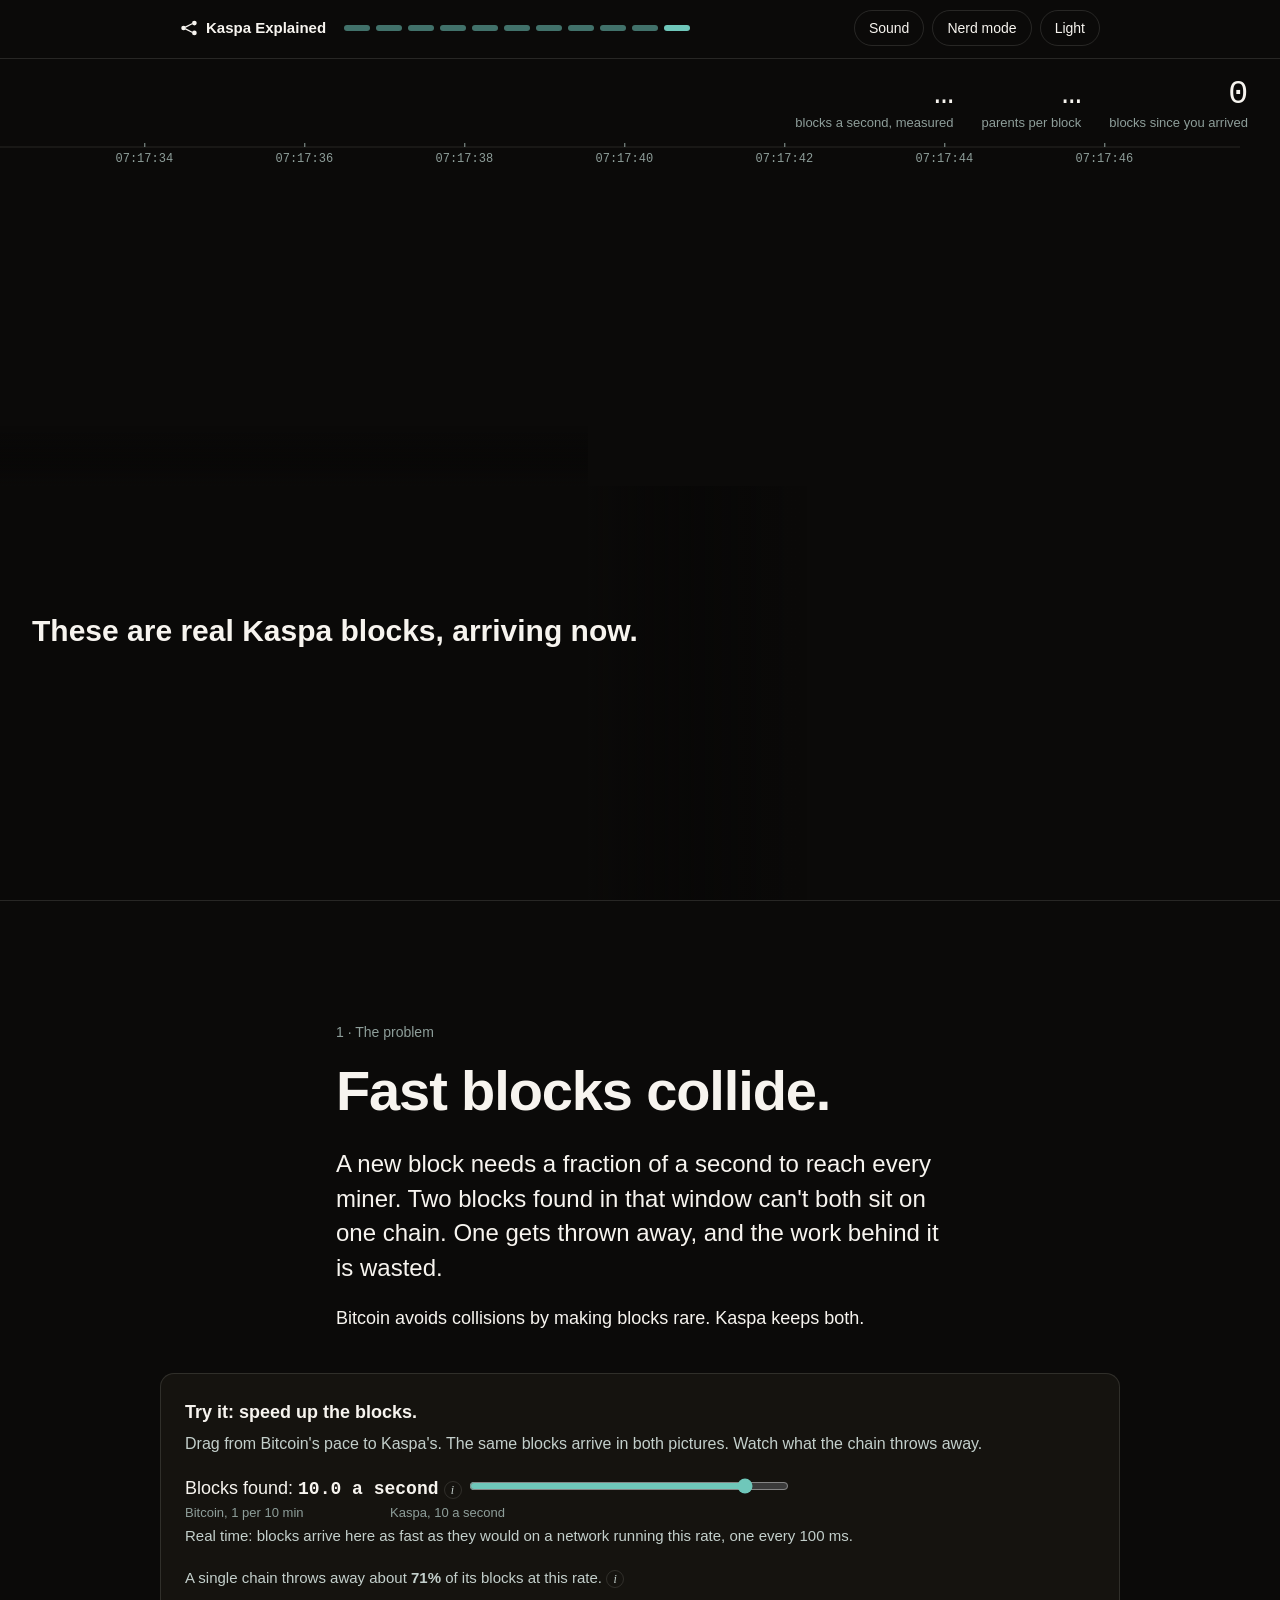
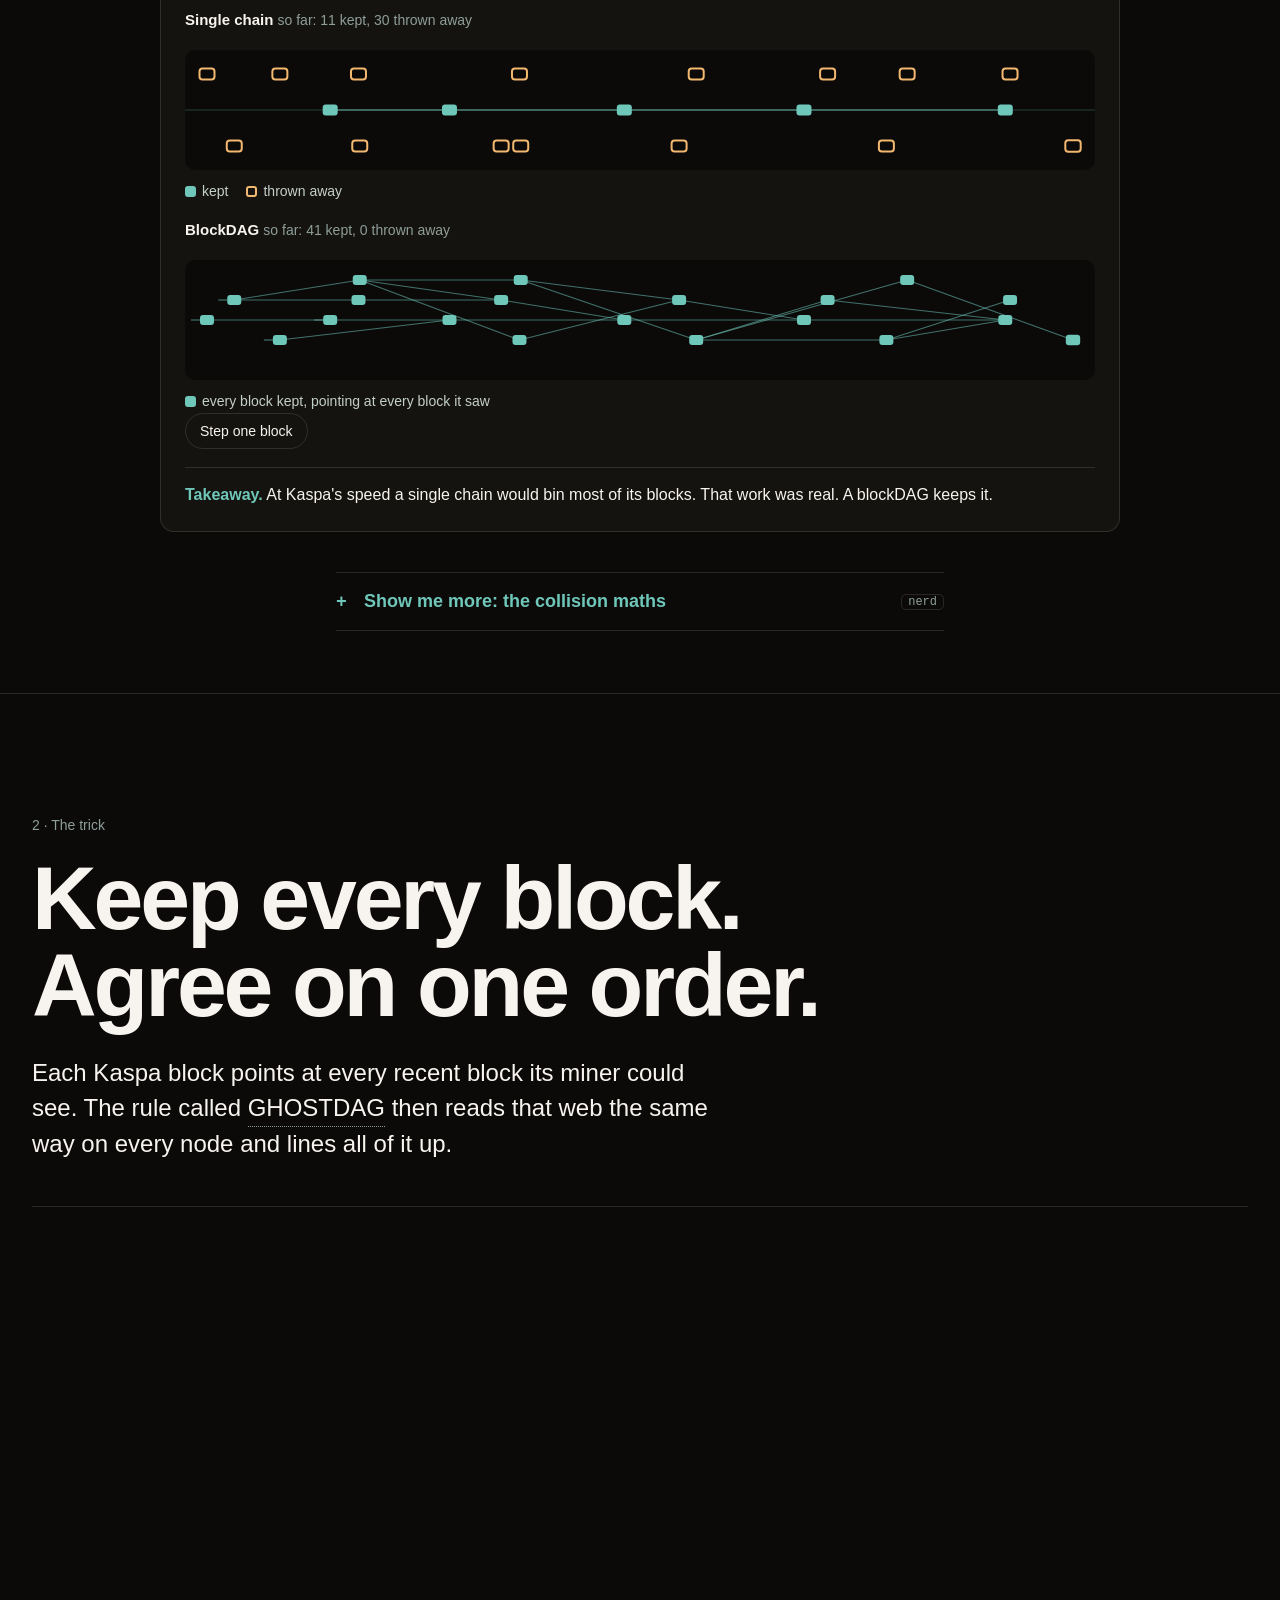
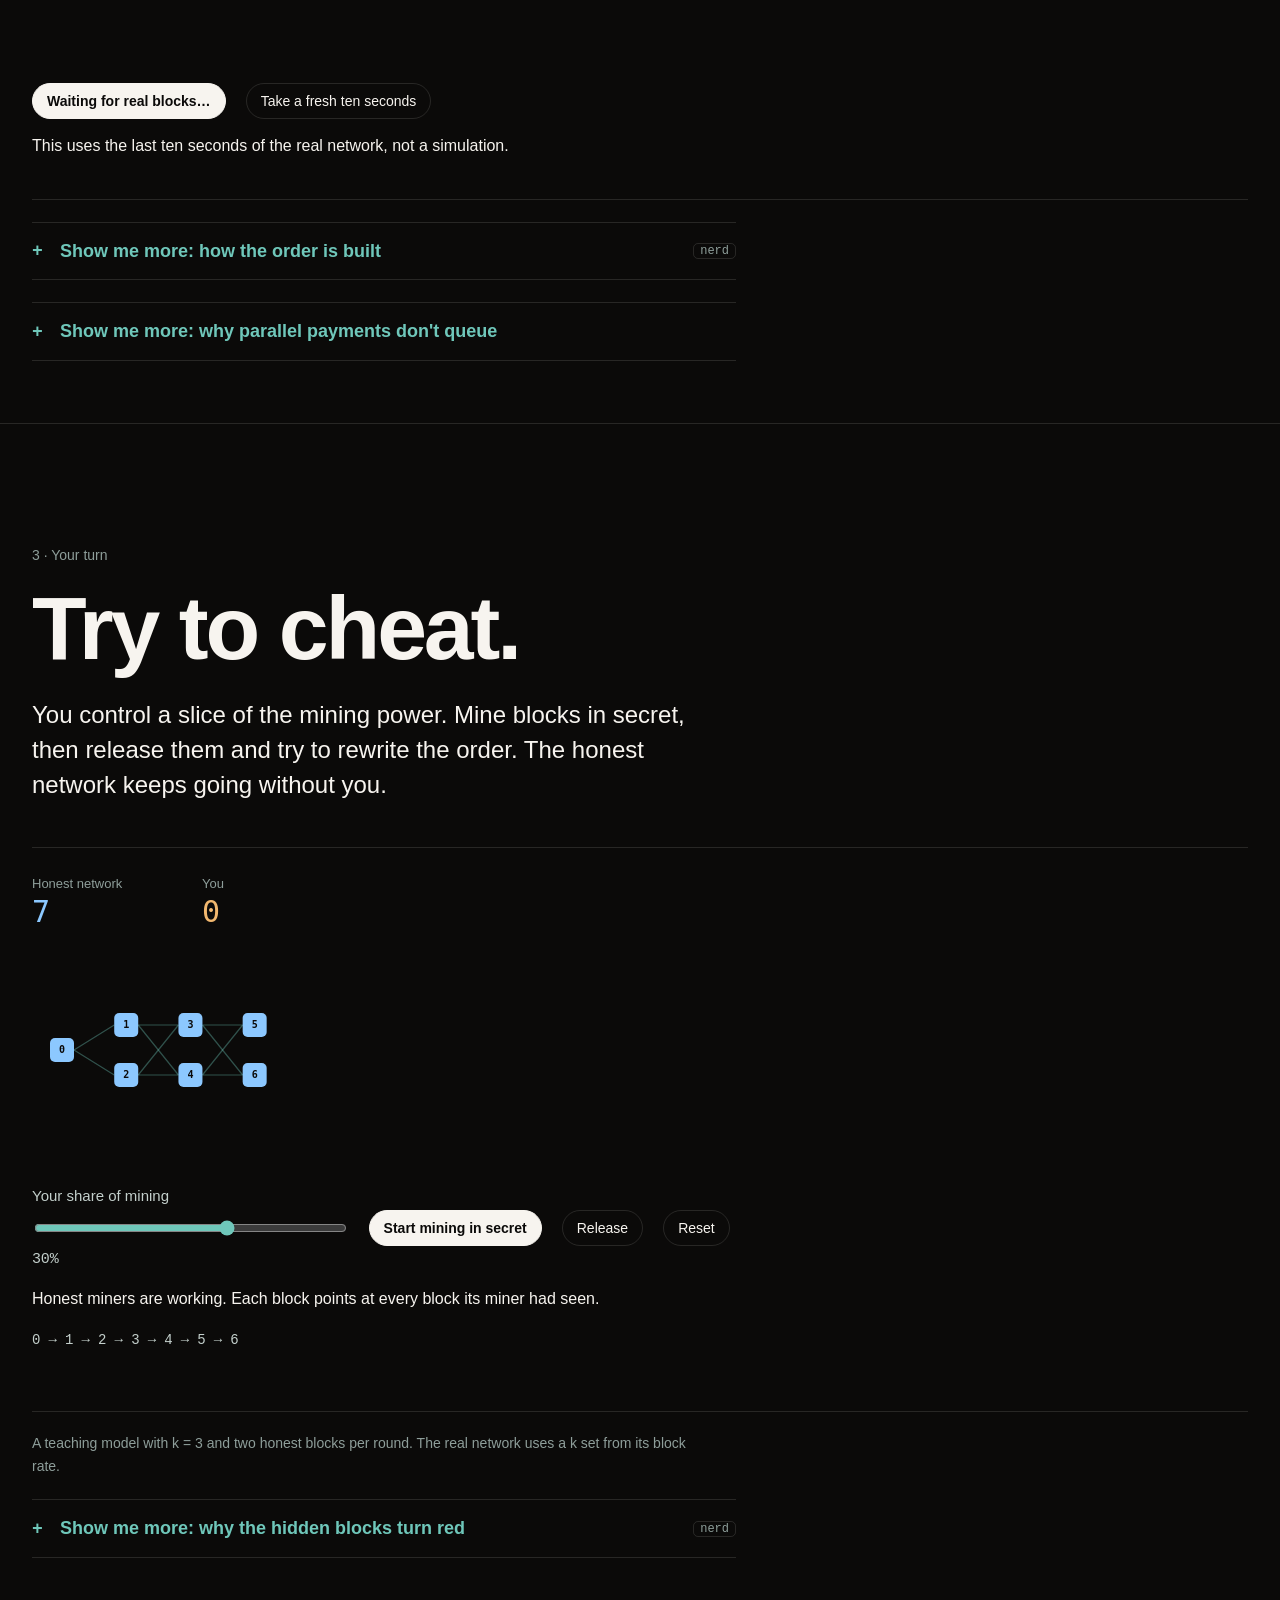
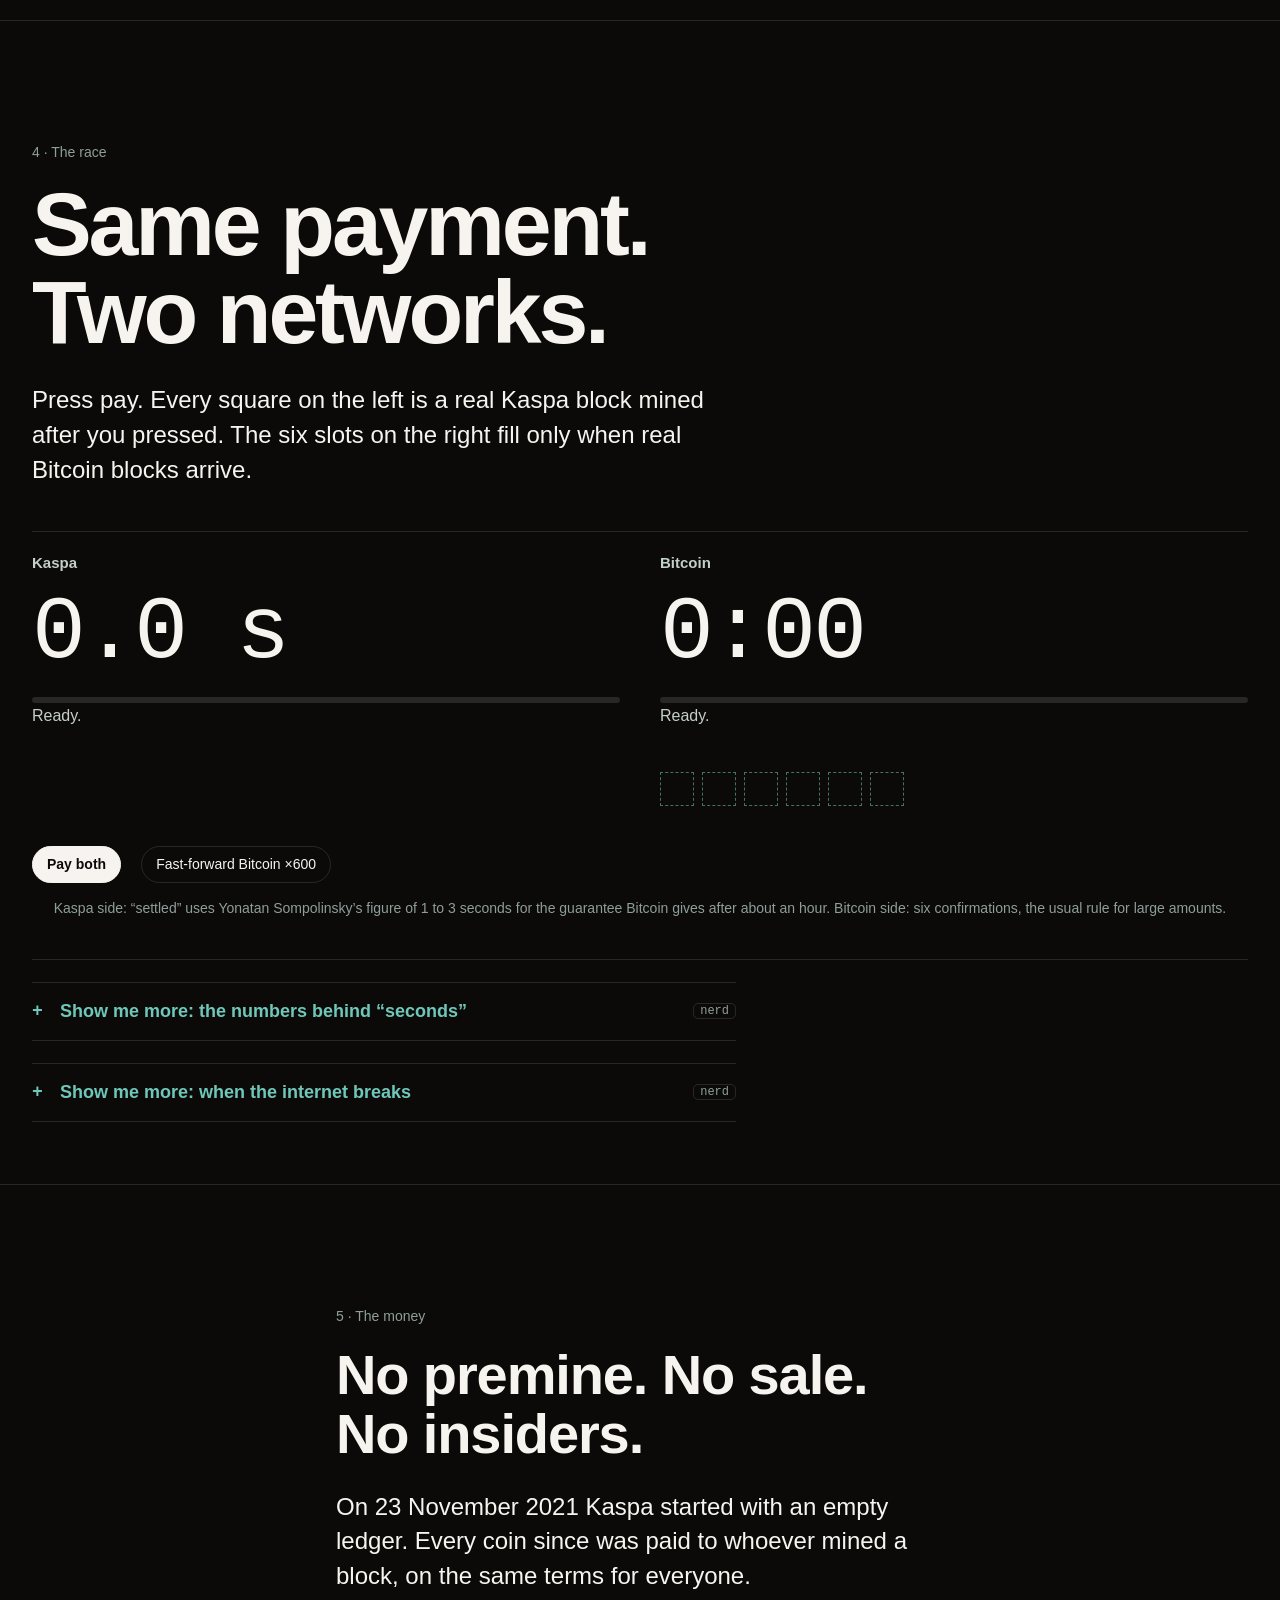
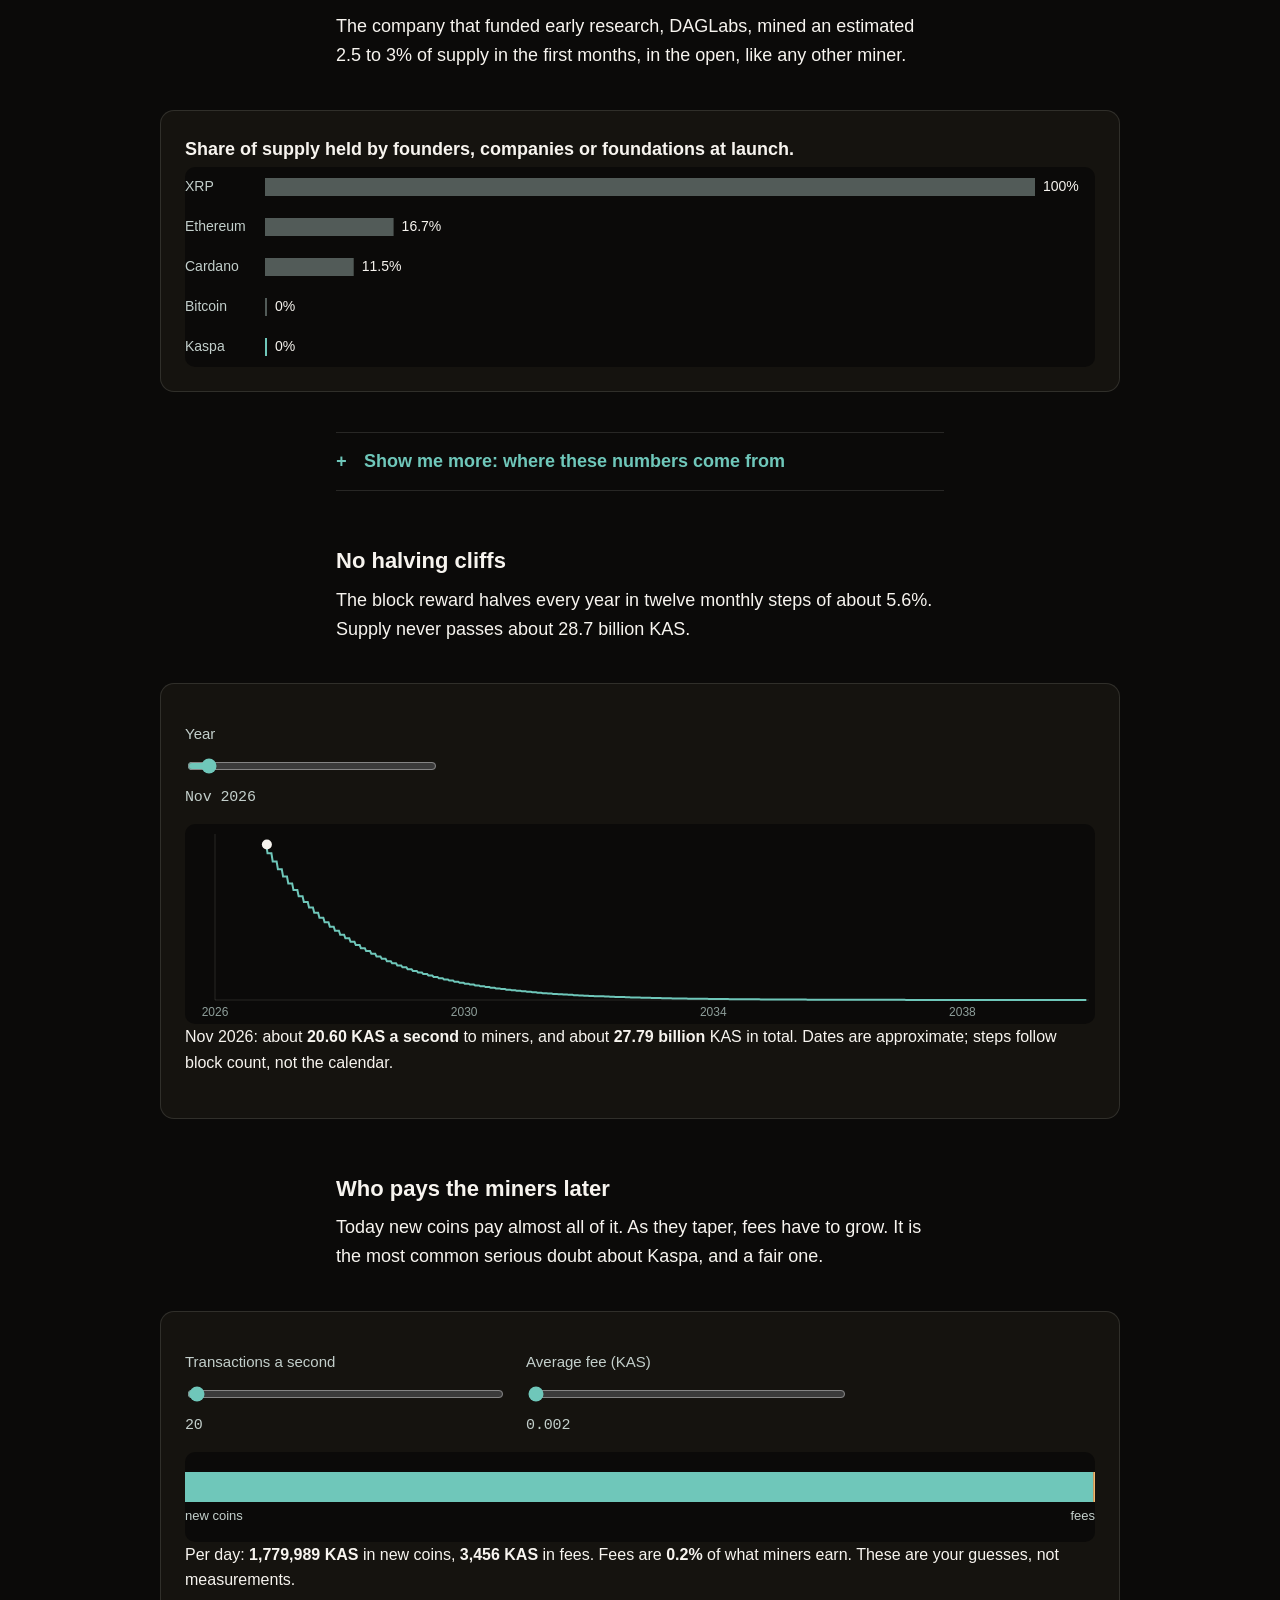
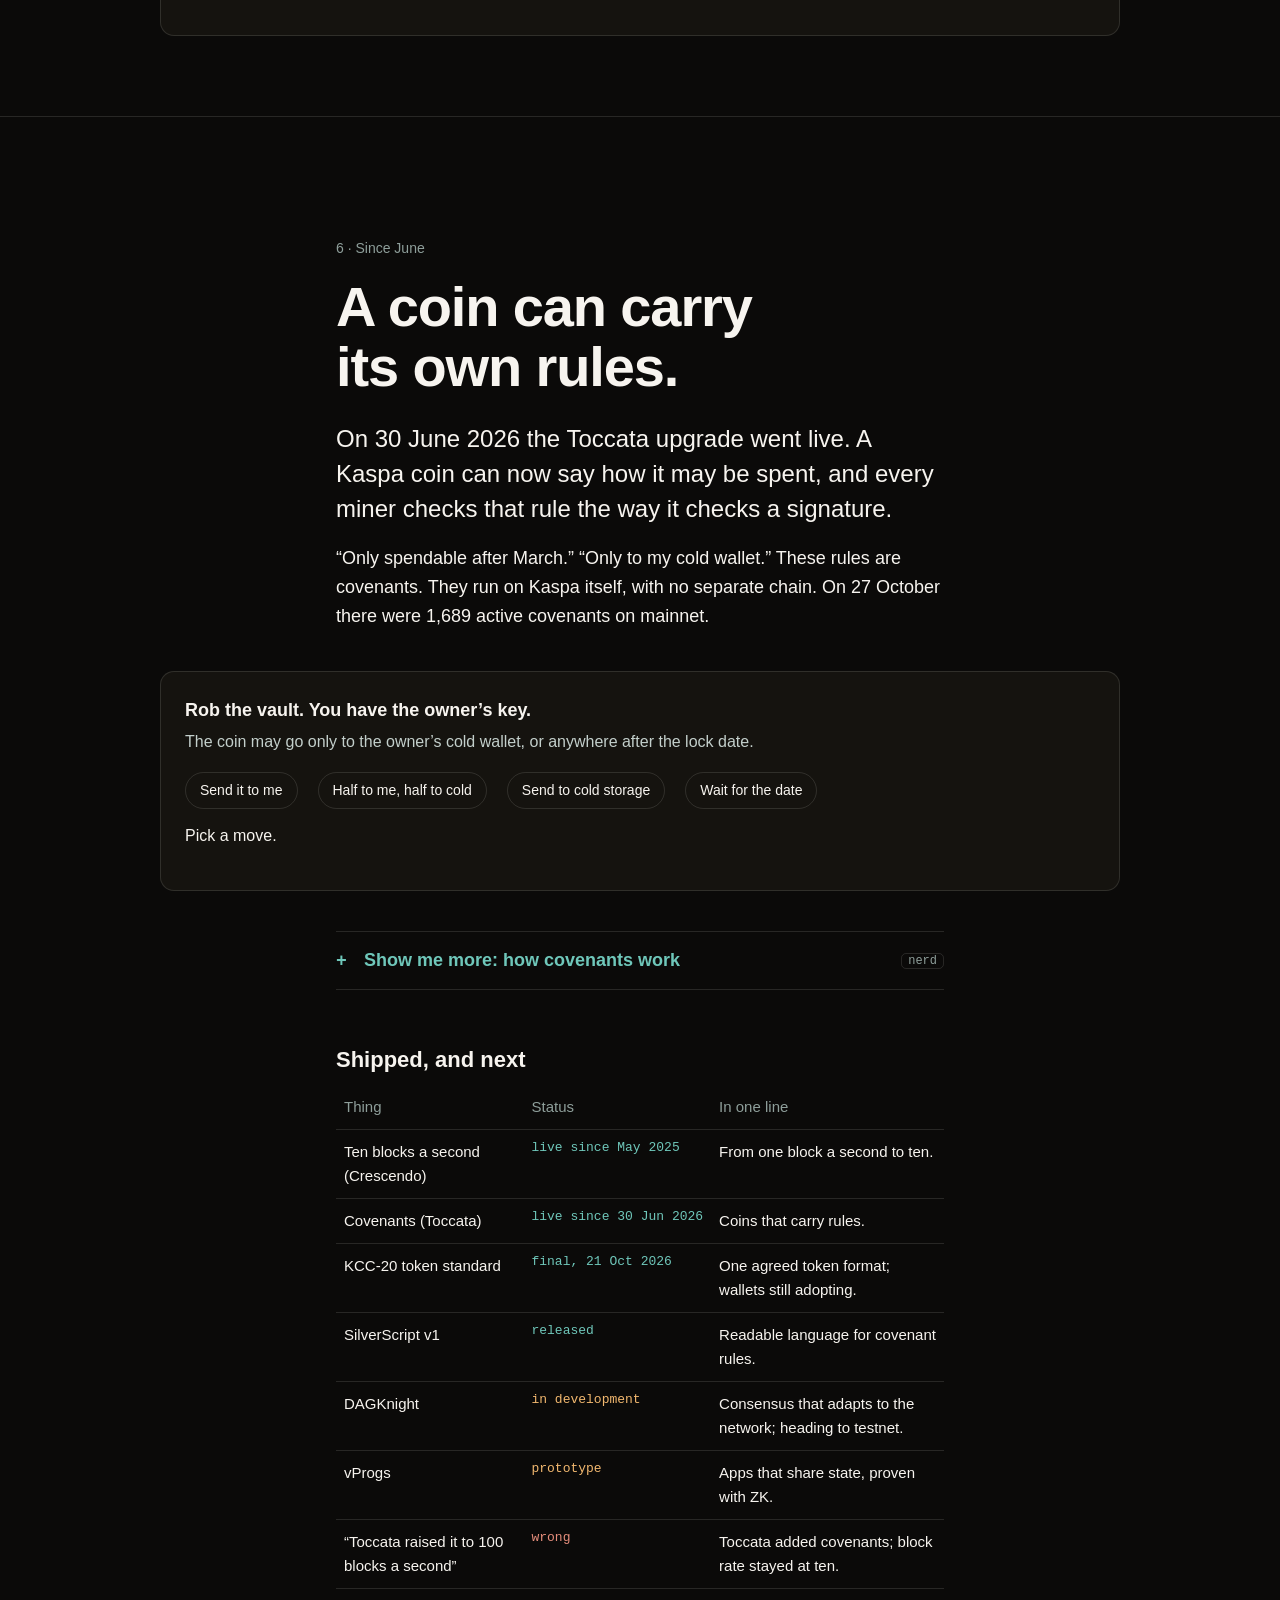
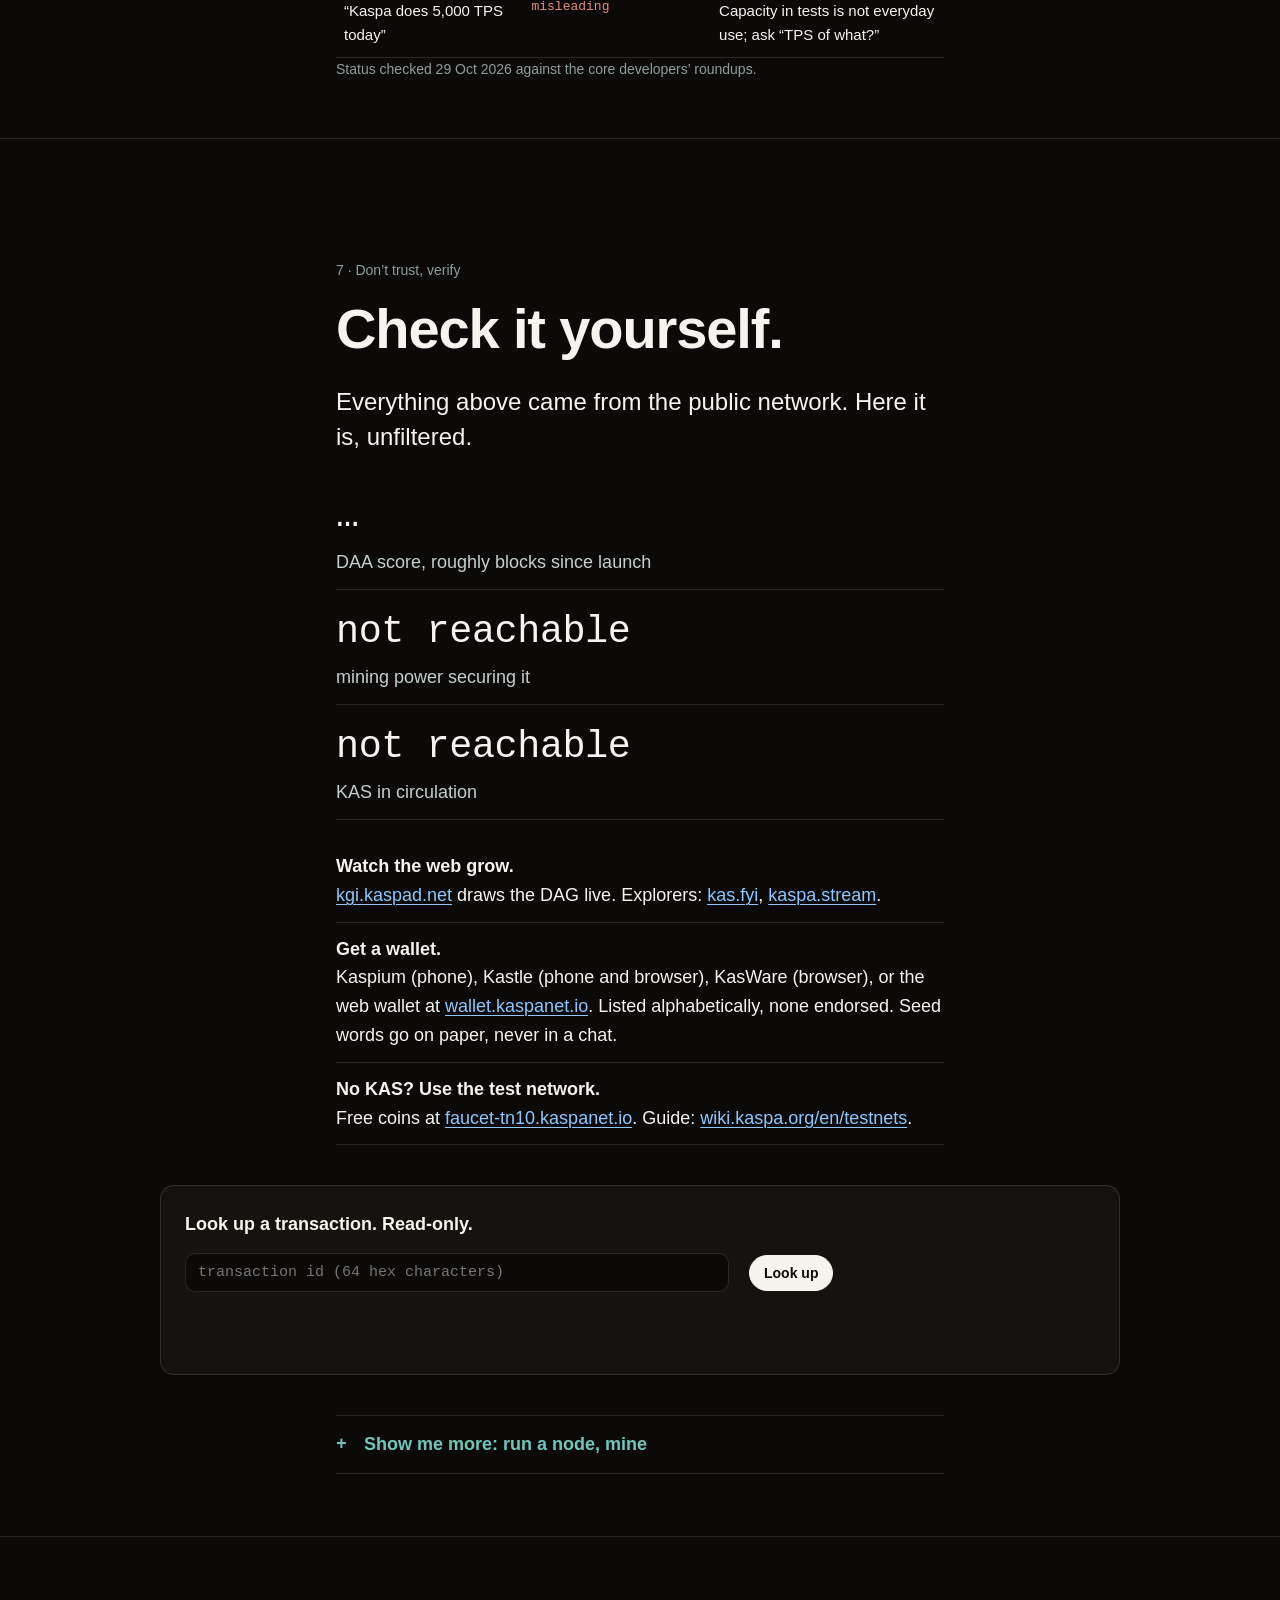
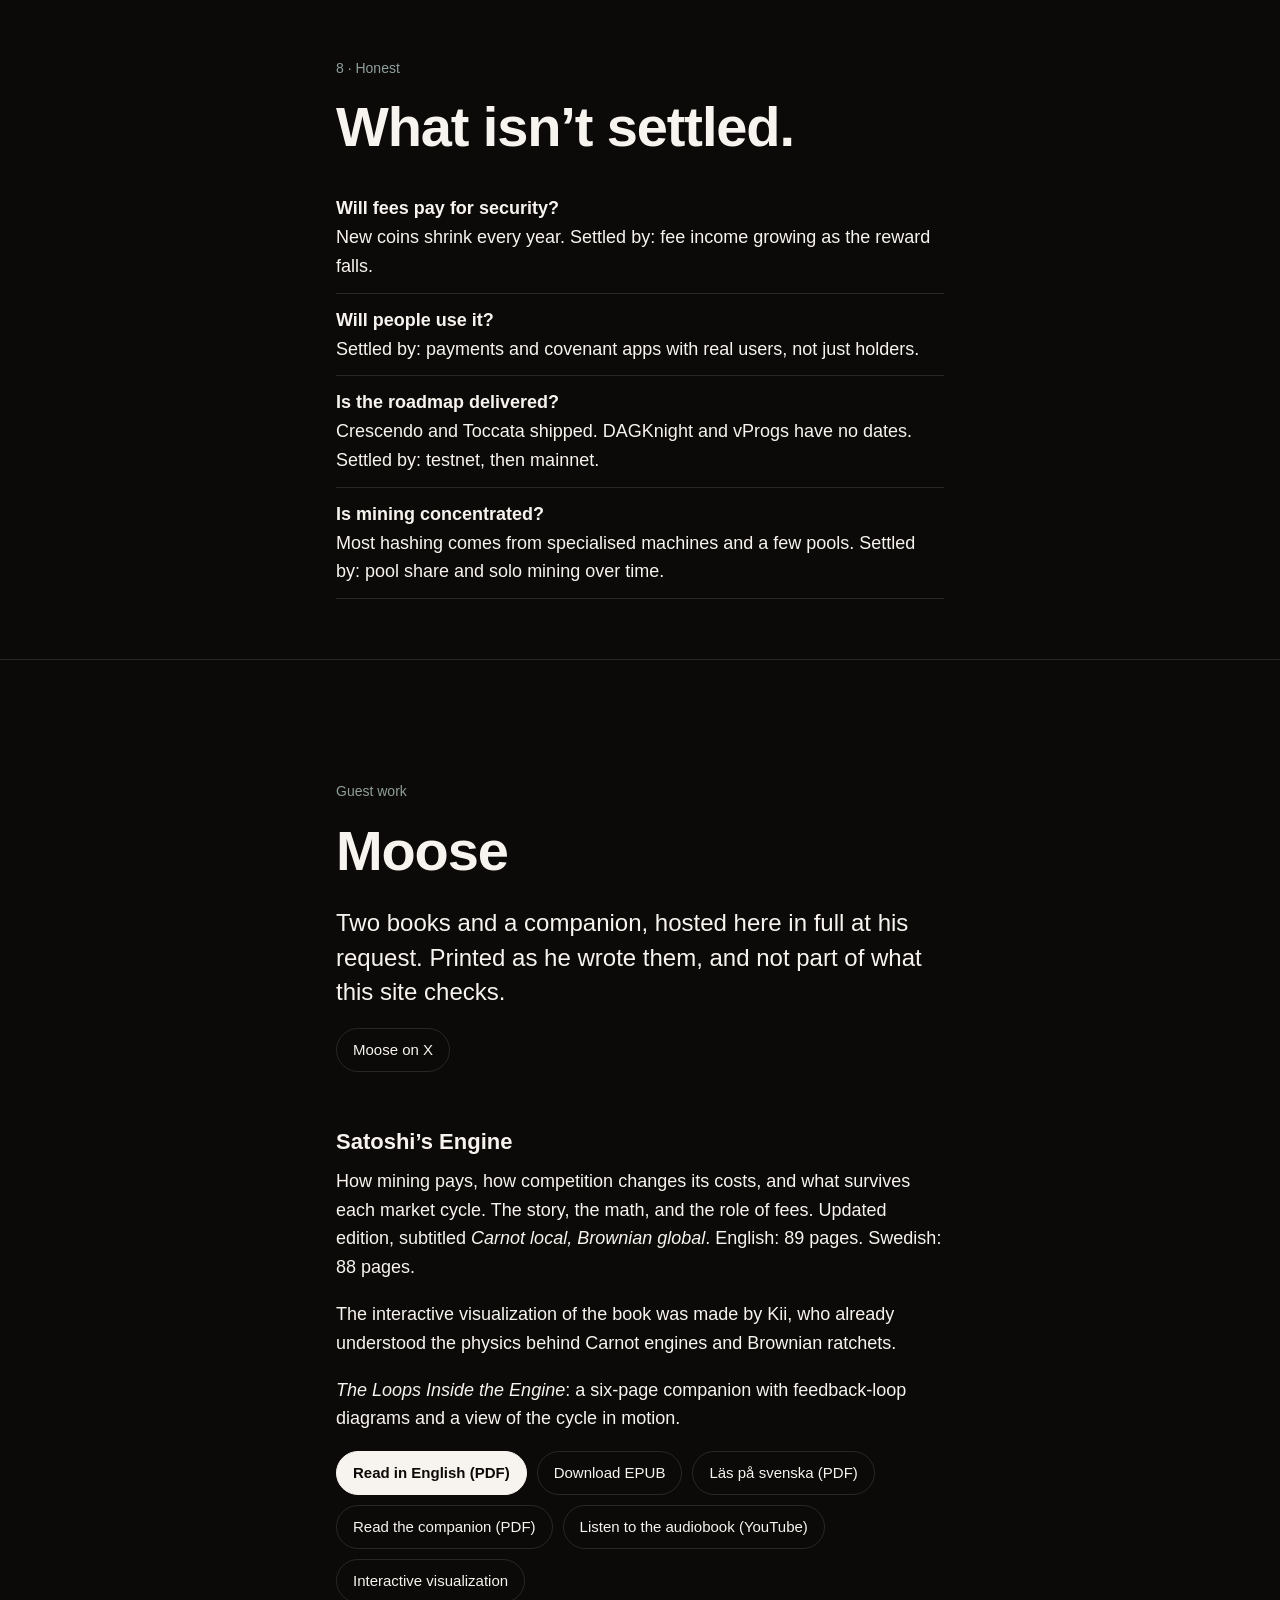
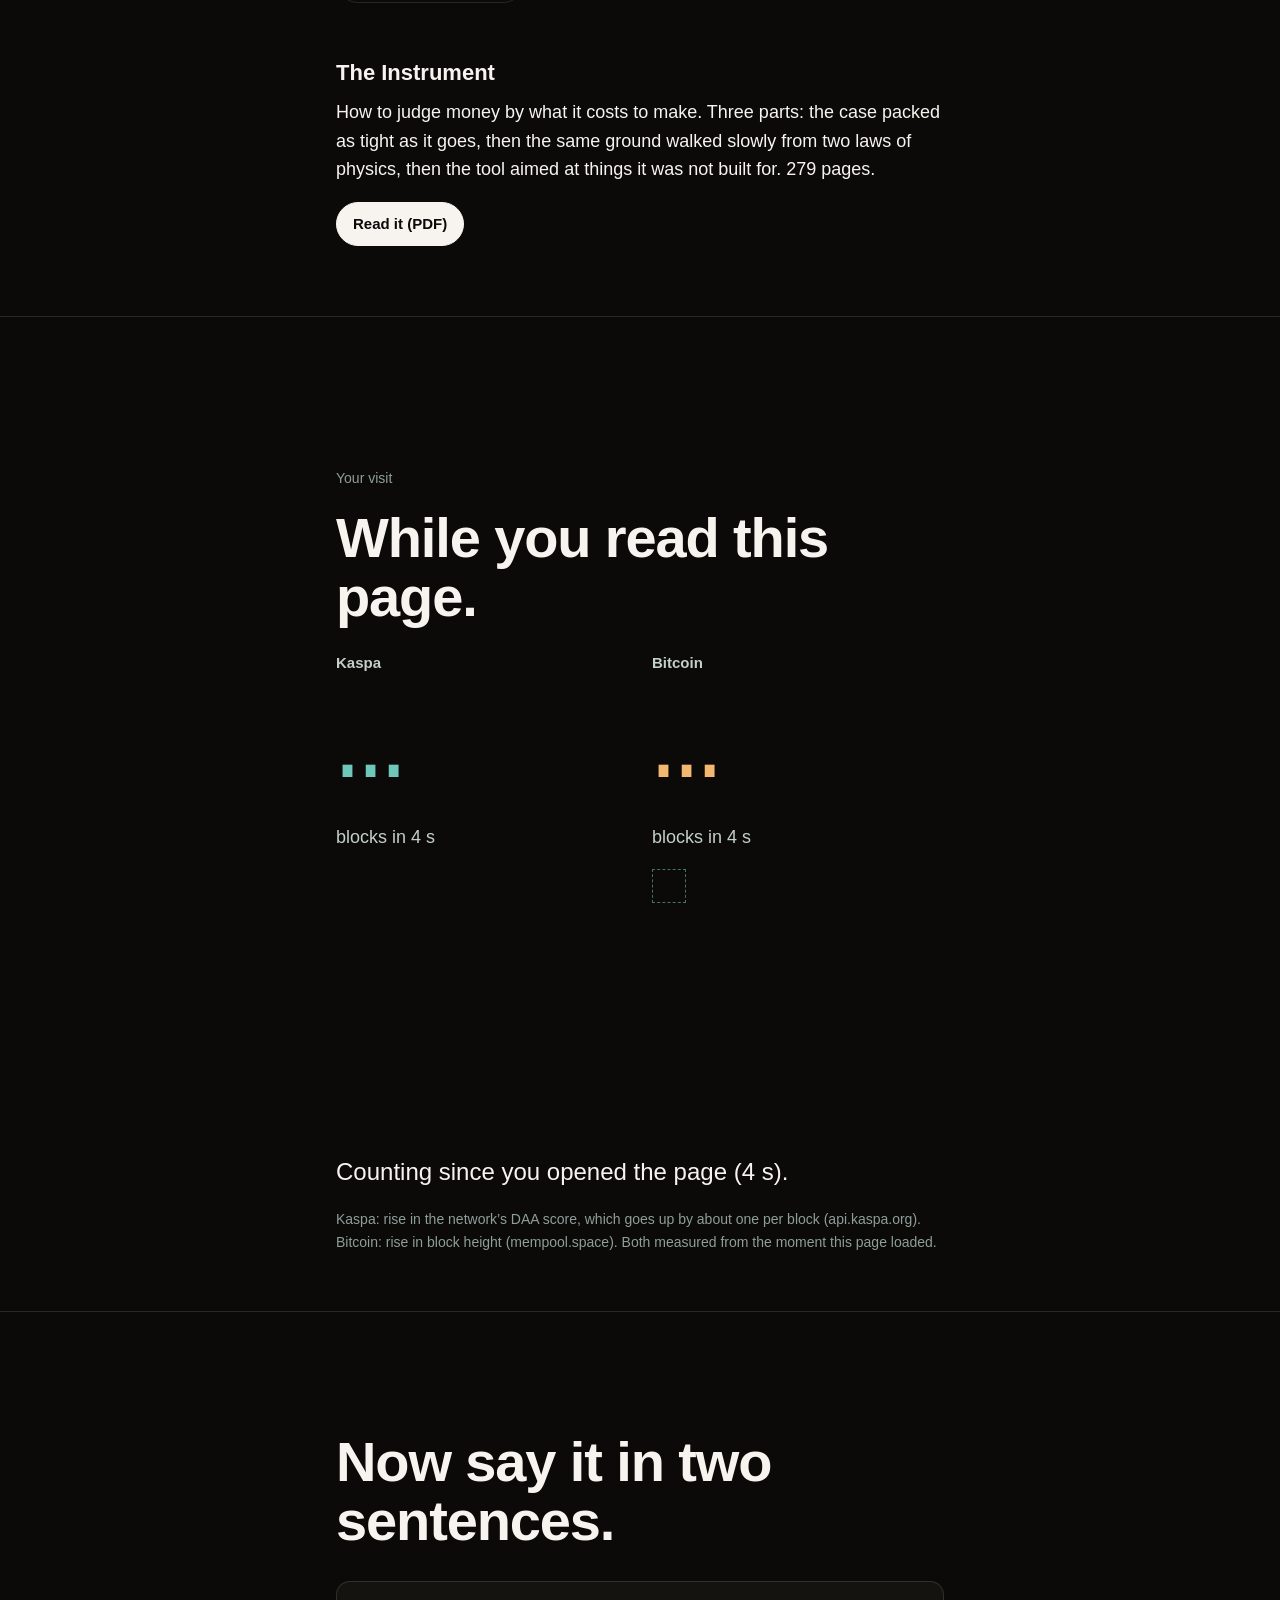
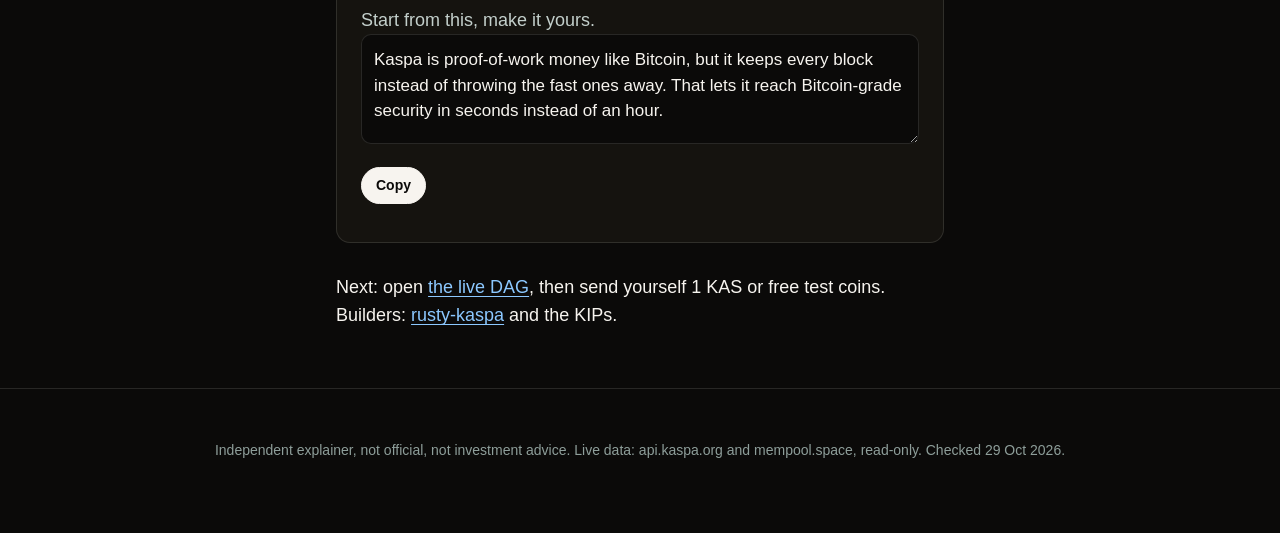
==== index.html @ 1ade4440 "Kaspa Explained v5" ====
<!doctype html>
<html lang="en">
<head>
<meta charset="utf-8">
<meta name="viewport" content="width=device-width,initial-scale=1,viewport-fit=cover">
<title>Kaspa Explained: proof-of-work in real time</title>
<meta name="description" content="Watch the real Kaspa network mine ten blocks a second, put them in one order, and shrug off an attack you run yourself.">
<meta name="robots" content="noindex">
<meta name="theme-color" content="#0b0a09">
<link rel="icon" href="data:image/svg+xml,%3Csvg xmlns=%22http://www.w3.org/2000/svg%22 viewBox=%220 0 20 20%22%3E%3Ccircle cx=%224%22 cy=%2210%22 r=%223%22 fill=%22%236fc7ba%22/%3E%3Ccircle cx=%2216%22 cy=%224.5%22 r=%223%22 fill=%22%236fc7ba%22/%3E%3Ccircle cx=%2216%22 cy=%2215.5%22 r=%223%22 fill=%22%236fc7ba%22/%3E%3C/svg%3E">
<link rel="stylesheet" href="css/site.css">
<script>try{var t=localStorage.getItem('ke-theme');if(t)document.documentElement.dataset.theme=t}catch(e){}</script>
</head>
<body>
<a class="skip" href="#c1">Skip to the first chapter</a>
<header class="bar">
  <div class="bar-in">
    <a class="brand" href="#top"><svg viewBox="0 0 20 20" aria-hidden="true"><circle cx="4" cy="10" r="2.6" fill="currentColor"/><circle cx="16" cy="4.5" r="2.6" fill="currentColor"/><circle cx="16" cy="15.5" r="2.6" fill="currentColor"/><path d="M6 9 14 5M6 11l8 4" stroke="currentColor" stroke-width="1.4"/></svg>Kaspa Explained</a>
    <nav class="dots" aria-label="Chapters" id="dots"></nav>
    <div class="switch">
      <button type="button" id="sound" aria-pressed="false" title="A soft tick for every real block">Sound</button>
      <button type="button" id="nerd" aria-pressed="false" title="Open every expander and show the maths">Nerd mode</button>
      <button type="button" id="theme" aria-label="Switch light or dark">Light</button>
    </div>
  </div>
  <div class="progress" id="progress"></div>
</header>

<main id="top">
<section class="hero" aria-labelledby="h-hero">
  <canvas id="liveDag" role="img" aria-label="The live Kaspa blockDAG: real blocks from the last half minute, each linked to the blocks it saw."></canvas>
  <p class="coldopen" id="coldOpen" aria-hidden="true">These are real Kaspa blocks, arriving now.</p>
  <div class="hud" id="hud" aria-live="off">
    <div><b class="num" id="hudRate">…</b><span>blocks a second, measured</span></div>
    <div><b class="num" id="hudPar">…</b><span>parents per block</span></div>
    <div><b class="num" id="hudSeen">…</b><span>blocks since you arrived</span></div>
  </div>
  <div class="hero-in">
    <h1 id="h-hero">Proof-of-work,<br>in real time.</h1>
    <p class="lead">Every square is a real Kaspa block, mined somewhere on Earth seconds ago.</p>
    <p class="scale" id="btcScale" aria-live="off">Bitcoin makes one block every ten minutes.</p>
    <p class="scale-note" id="btcScaleNote"></p>
    <div class="cta">
      <a class="btn primary" href="#c1">See how it works</a>
      <a class="btn" href="#c3">Skip to the attack</a>
    </div>
    <p class="source" id="liveSource">Connecting to the Kaspa network…</p>
  </div>
</section>

<section class="chapter" id="c1" data-title="The problem" aria-labelledby="h1c">
  <p class="meta">1 · The problem</p>
  <h2 id="h1c">Fast blocks collide.</h2>
  <p class="big">A new block needs a fraction of a second to reach every miner. Two blocks found in that window can't both sit on one chain. One gets thrown away, and the work behind it is wasted.</p>
  <p>Bitcoin avoids collisions by making blocks rare. Kaspa keeps both.</p>
  <div class="toy wide" id="collision-demo" data-collision-sim="cs-">
    <p class="try">Try it: speed up the blocks.</p>
    <p>Drag from Bitcoin's pace to Kaspa's. The same blocks arrive in both pictures. Watch what the chain throws away.</p>
    <div class="primary-control">
      <label for="cs-rate">Blocks found: <span class="big-readout" id="cs-rateVal"></span>
        <span class="info-affordance"><button type="button" class="info-affordance__trigger" data-pop="The slider stops at 32 a second, the fastest rate GHOSTDAG has a configured safety margin for in the Kaspa node's own table."><i class="info-affordance__glyph" aria-hidden="true">i</i><span class="sr-only">Why the range stops at 32</span></button></span>
      </label>
      <input id="cs-rate" type="range" min="0" max="1000" step="1" value="882" aria-label="How fast blocks are found">
      <div class="marks"><span>Bitcoin, 1 per 10 min</span><span>Kaspa, 10 a second</span></div>
    </div>
    <p class="honesty-note" id="cs-honestyNote"></p>
    <div class="secondary-control" hidden>
      <label for="cs-delay">Network delay: <b id="cs-delayVal"></b></label>
      <input id="cs-delay" type="range" min="0" max="1000" step="0.001" value="349.485" aria-label="How long a block takes to reach other miners">
    </div>
    <p class="result-line"><span id="cs-resultLine"></span>
      <span class="info-affordance"><button type="button" class="info-affordance__trigger" data-pop="Modelled with a network delay of 250 ms. A walk through 1,399 consecutive Kaspa blocks on 24 Aug 2026 put the real figure between about 204 and 666 ms. The share drifts toward the model as more blocks arrive."><i class="info-affordance__glyph" aria-hidden="true">i</i><span class="sr-only">What this number assumes</span></button></span></p>
    <div class="panel">
      <p class="panel-title">Single chain <span class="stat" id="cs-chainStat">so far: 0 kept, 0 thrown away</span></p>
      <canvas id="cs-chainCanvas" role="img" aria-label="Single chain of recent blocks, coloured by whether each was kept or thrown away." aria-describedby="cs-graphSummary"></canvas>
      <div class="legend"><span><i class="blk" style="background:var(--green)"></i>kept</span><span><i class="blk hollow" style="border-color:var(--orange)"></i>thrown away</span></div>
    </div>
    <div class="panel dag">
      <p class="panel-title">BlockDAG <span class="stat" id="cs-dagStat">so far: 0 kept, 0 thrown away</span></p>
      <canvas id="cs-dagCanvas" role="img" aria-label="BlockDAG of the same blocks, all kept, each pointing at the blocks it saw." aria-describedby="cs-graphSummary"></canvas>
      <div class="legend"><span><i class="blk" style="background:var(--green)"></i>every block kept, pointing at every block it saw</span></div>
    </div>
    <p class="sr-only" id="cs-graphSummary"></p>
    <button hidden id="cs-step" class="btn" type="button">Step one block</button>
    <p class="take"><b>Takeaway.</b> At Kaspa's speed a single chain would bin most of its blocks. That work was real. A blockDAG keeps it.</p>
  </div>
  <details class="more nerd"><summary>Show me more: the collision maths</summary><div class="in">
    <p>Blocks arrive at random, like raindrops: a Poisson process with rate λ. Two collide when the next one is found before the first has spread, which takes delay d. The share a chain discards grows with λ × d. At Kaspa's ten a second and a 250 ms delay, λd = 2.5 and a chain would discard about 72% of blocks. Checked against the PHANTOM/GHOSTDAG paper, <a href="https://eprint.iacr.org/2018/104">eprint.iacr.org/2018/104</a>.</p>
    <p>Open nerd mode to see the network-delay slider in the toy above.</p>
  </div></details>
</section>

<section class="chapter show" id="c2" data-title="One order" aria-labelledby="h2c">
  <p class="meta">2 · The trick</p>
  <h2 id="h2c">Keep every block.<br>Agree on one order.</h2>
  <p class="big">Each Kaspa block points at every recent block its miner could see. The rule called <button class="term" type="button" data-pop="GHOSTDAG: the rule Kaspa runs today to turn the web of blocks into one agreed order. From research by Yonatan Sompolinsky and Aviv Zohar.">GHOSTDAG</button> then reads that web the same way on every node and lines all of it up.</p>
  <div class="stage" id="order">
    <canvas id="orderCanvas" role="img" aria-label="Real Kaspa blocks from the last ten seconds, first as a web, then in their agreed order." aria-describedby="orderOut"></canvas>
    <div class="controls">
      <button class="btn primary" type="button" id="oGo" disabled>Waiting for real blocks…</button>
      <button class="btn" type="button" id="oAgain" hidden>Take a fresh ten seconds</button>
    </div>
    <p class="out" id="orderOut">This uses the last ten seconds of the real network, not a simulation.</p>
  </div>
  <details class="more nerd"><summary>Show me more: how the order is built</summary><div class="in">
    <p>Each block names one <i>selected parent</i>, the parent with the most blue work behind it. Following those links gives a spine through the web, the selected chain (brighter squares). Each chain block merges the blocks it saw that its selected parent had not: its mergeset. The order is: everything before, then the mergeset sorted by accumulated work, then the chain block itself.</p>
    <p>This page rebuilds that order in your browser from fields the node publishes for every block: the chain flag, selected parent, mergeset and blue work. A node's own virtual-chain call is the authority; this is a view of it. Blocks the network hasn't merged yet are shown as waiting.</p>
    <p>A block stays blue if, among the blocks it could not have seen, at most k are blue. Kaspa sets k from the block rate and a worst-case network delay. Mainnet runs GHOSTDAG; DAGKnight is the planned successor that adapts to the network instead (chapter 4).</p>
  </div></details>
  <details class="more" id="coinsMore"><summary>Show me more: why parallel payments don't queue</summary><div class="in">
    <p>Kaspa tracks money as separate coins, the way Bitcoin does, rather than one balance per account. Payments that land in parallel blocks don't have to wait for each other.</p>
    <div class="toy" id="coins">
      <canvas id="coinsCanvas" height="170" role="img" aria-label="Five payments: as separate coins they go together; as one balance they queue."></canvas>
      <div class="controls"><button class="btn primary" type="button" id="coinsGo">Send five at once</button><span class="out muted" id="coinsOut"></span></div>
    </div>
  </div></details>
</section>

<section class="chapter show" id="c3" data-title="Attack it" aria-labelledby="h3c">
  <p class="meta">3 · Your turn</p>
  <h2 id="h3c">Try to cheat.</h2>
  <p class="big">You control a slice of the mining power. Mine blocks in secret, then release them and try to rewrite the order. The honest network keeps going without you.</p>
  <div class="stage" id="ghost">
    <canvas id="ghostCanvas" height="300" role="img" aria-label="A blockDAG growing. Blue blocks are honest; your hidden blocks are dashed until released, then judged." aria-describedby="gOut"></canvas>
    <div class="controls">
      <label>Your share of mining <input type="range" id="qAtk" min="5" max="45" value="30"> <span class="num" id="qAtkVal">30%</span></label>
      <button class="btn primary" type="button" id="gHide">Start mining in secret</button>
      <button class="btn" type="button" id="gRelease" disabled>Release</button>
      <button class="btn" type="button" id="gReset">Reset</button>
    </div>
    <p class="out" id="gOut"></p>
    <p class="order-strip num" id="gOrder" aria-label="The order every node agrees on"></p>
  </div>
  <p class="note">A teaching model with k = 3 and two honest blocks per round. The real network uses a k set from its block rate.</p>
  <details class="more nerd"><summary>Show me more: why the hidden blocks turn red</summary><div class="in">
    <p>While you hid, the honest network kept making blocks your branch never saw. That gap is your blocks' anticone. A block stays blue only if at most k blue blocks sit in its anticone. Honest blocks, published at once, have small anticones. Yours has a huge one, so it is coloured red and ordered after the honest ones. Red blocks still count; they just can't jump the queue.</p>
  </div></details>
</section>

<section class="chapter show" id="c4" data-title="The race" aria-labelledby="h4c">
  <p class="meta">4 · The race</p>
  <h2 id="h4c">Same payment.<br>Two networks.</h2>
  <p class="big">Press pay. Every square on the left is a real Kaspa block mined after you pressed. The six slots on the right fill only when real Bitcoin blocks arrive.</p>
  <div class="stage duel" id="duel">
    <div class="side" id="dK">
      <p class="side-name">Kaspa</p>
      <p class="clock num" id="dKclock">0.0 s</p>
      <div class="meter"><div class="meter-fill" id="dKfill"></div></div>
      <p class="side-out" id="dKout">Ready.</p>
      <div class="pile" id="dKpile" aria-hidden="true"></div>
    </div>
    <div class="side" id="dB">
      <p class="side-name">Bitcoin</p>
      <p class="clock num" id="dBclock">0:00</p>
      <div class="meter"><div class="meter-fill btc" id="dBfill"></div></div>
      <p class="side-out" id="dBout">Ready.</p>
      <div class="slots" id="dBslots" aria-hidden="true"><i></i><i></i><i></i><i></i><i></i><i></i></div>
    </div>
    <div class="controls"><button class="btn primary" type="button" id="dGo">Pay both</button><button class="btn" type="button" id="dFast" hidden>Fast-forward Bitcoin ×600</button></div>
    <p class="note" id="dNote">Kaspa side: “settled” uses Yonatan Sompolinsky’s figure of 1 to 3 seconds for the guarantee Bitcoin gives after about an hour. Bitcoin side: six confirmations, the usual rule for large amounts.</p>
  </div>
  <details class="more nerd"><summary>Show me more: the numbers behind “seconds”</summary><div class="in">
    <p>For Kaspa, Sompolinsky gives figures on X (26 Feb 2026): at 10 blocks a second, a 37% attacker can fake the majority signal within a second with probability 12%; at 100 blocks a second that drops to 0.3%. He also writes that Bitcoin reaches censorship resistance in about an hour and Kaspa reaches the same level in 1 to 3 seconds. <a href="https://x.com/hashdag/status/2026991442506256843">Post</a>, <a href="https://x.com/hashdag/status/2023541070001246546">post</a>. That is why core wants more blocks per second, not for throughput. “Scalability is boring,” in his words.</p>
    <div class="toy" id="race">
      <p class="try">Satoshi’s formula, for Bitcoin.</p>
      <div class="controls"><label>Attacker’s share <input type="range" id="qIn" min="5" max="45" value="10"> <span class="num" id="qVal">10%</span></label></div>
      <canvas id="raceCanvas" height="220" role="img" aria-label="Chance an attacker can reverse a Bitcoin payment, by minutes waited."></canvas>
      <p class="out" id="raceOut"></p>
      <p class="note">Section 11 of the Bitcoin white paper, one block per ten minutes. Exact for Bitcoin’s model; it does not apply to a DAG as is.</p>
    </div>
  </div></details>
  <details class="more nerd"><summary>Show me more: when the internet breaks</summary><div class="in">
    <p>GHOSTDAG fixes its safety margin k in advance, from an assumed worst-case delay. If the real network is much slower, a fixed margin can be too tight. DAGKnight, Kaspa’s planned next consensus, measures the network as it goes: fast when the internet is calm, slower but still safe when it splits. Core developers merged more DAGKnight code toward testnet in September 2026; it is not on mainnet.</p>
  </div></details>
</section>

<section class="chapter" id="c5" data-title="Fair launch" aria-labelledby="h5c">
  <p class="meta">5 · The money</p>
  <h2 id="h5c">No premine. No sale.<br>No insiders.</h2>
  <p class="big">On 23 November 2021 Kaspa started with an empty ledger. Every coin since was paid to whoever mined a block, on the same terms for everyone.</p>
  <p>The company that funded early research, DAGLabs, mined an estimated 2.5 to 3% of supply in the first months, in the open, like any other miner.</p>
  <div class="toy" id="fair">
    <p class="try">Share of supply held by founders, companies or foundations at launch.</p>
    <canvas id="fairCanvas" height="200" role="img" aria-label="Insider share at launch: XRP 100%, Ethereum 16.7%, Cardano 11.5%, Bitcoin 0%, Kaspa 0%."></canvas>
  </div>
  <details class="more"><summary>Show me more: where these numbers come from</summary><div class="in">
    <p>Kaspa: the node’s genesis file ships an empty coin set. Ethereum: about 12M of the ~72M genesis ETH (16.7%) went to founders, early contributors and the Ethereum Foundation; the rest was sold in the 2014 crowdsale. Cardano: IOHK, Emurgo and the Cardano Foundation held 11.52% of the 45B maximum. XRP: all 100B were created for Ripple and its founders.</p>
  </div></details>
  <h3>No halving cliffs</h3>
  <p>The block reward halves every year in twelve monthly steps of about 5.6%. Supply never passes about 28.7 billion KAS.</p>
  <div class="toy" id="emit">
    <div class="controls"><label>Year <input type="range" id="yIn" min="2026" max="2040" step="0.0833" value="2026.83"> <span class="num" id="yVal"></span></label></div>
    <canvas id="emitCanvas" height="200" role="img" aria-label="Kaspa’s new coins per second over time, falling smoothly."></canvas>
    <p class="out" id="emitOut"></p>
    <p class="note" id="emitLive"></p>
  </div>
  <h3>Who pays the miners later</h3>
  <p>Today new coins pay almost all of it. As they taper, fees have to grow. It is the most common serious doubt about Kaspa, and a fair one.</p>
  <div class="toy" id="miners">
    <div class="controls">
      <label>Transactions a second <input type="range" id="tpsIn" min="0" max="3000" step="10" value="20"> <span class="num" id="tpsVal"></span></label>
      <label>Average fee (KAS) <input type="range" id="feeIn" min="0" max="2" step="0.001" value="0.002"> <span class="num" id="feeVal"></span></label>
    </div>
    <canvas id="minersCanvas" height="90" role="img" aria-label="Miner income split between new coins and fees."></canvas>
    <p class="out" id="minersOut"></p>
  </div>
</section>

<section class="chapter" id="c6" data-title="Coins with rules" aria-labelledby="h6c">
  <p class="meta">6 · Since June</p>
  <h2 id="h6c">A coin can carry<br>its own rules.</h2>
  <p class="big">On 30 June 2026 the Toccata upgrade went live. A Kaspa coin can now say how it may be spent, and every miner checks that rule the way it checks a signature.</p>
  <p>“Only spendable after March.” “Only to my cold wallet.” These rules are covenants. They run on Kaspa itself, with no separate chain. On 27 October there were 1,689 active covenants on mainnet.</p>
  <div class="toy" id="vault">
    <p class="try">Rob the vault. You have the owner’s key.</p>
    <p>The coin may go only to the owner’s cold wallet, or anywhere after the lock date.</p>
    <div class="controls">
      <button class="btn" type="button" data-try="steal">Send it to me</button>
      <button class="btn" type="button" data-try="split">Half to me, half to cold</button>
      <button class="btn" type="button" data-try="cold">Send to cold storage</button>
      <button class="btn" type="button" data-try="wait">Wait for the date</button>
    </div>
    <p class="out" id="vaultOut">Pick a move.</p>
  </div>
  <details class="more nerd"><summary>Show me more: how covenants work</summary><div class="in">
    <p>Toccata turned on four proposals: KIP-17 lets a script check the transaction spending it, so a coin can demand a matching next output; KIP-20 gives covenants an ID that consensus tracks, so lookalikes can’t be forged; KIP-16 lets a script check a zero-knowledge proof instead of re-running the work; KIP-21 adds sequencing commitments so an app can prove its own lane. Activation was at DAA score 474,165,565.</p>
    <p>SilverScript, released as v1 in September, lets developers write these rules in readable code. What covenants can’t do yet: many users changing one shared app state at once. That is the goal of vProgs, still a prototype.</p>
  </div></details>
  <h3>Shipped, and next</h3>
  <div class="scroll"><table>
    <thead><tr><th>Thing</th><th>Status</th><th>In one line</th></tr></thead>
    <tbody>
      <tr><td>Ten blocks a second (Crescendo)</td><td class="tag live">live since May 2025</td><td>From one block a second to ten.</td></tr>
      <tr><td>Covenants (Toccata)</td><td class="tag live">live since 30 Jun 2026</td><td>Coins that carry rules.</td></tr>
      <tr><td>KCC-20 token standard</td><td class="tag live">final, 21 Oct 2026</td><td>One agreed token format; wallets still adopting.</td></tr>
      <tr><td>SilverScript v1</td><td class="tag live">released</td><td>Readable language for covenant rules.</td></tr>
      <tr><td>DAGKnight</td><td class="tag road">in development</td><td>Consensus that adapts to the network; heading to testnet.</td></tr>
      <tr><td>vProgs</td><td class="tag road">prototype</td><td>Apps that share state, proven with ZK.</td></tr>
      <tr><td>“Toccata raised it to 100 blocks a second”</td><td class="tag wrong">wrong</td><td>Toccata added covenants; block rate stayed at ten.</td></tr>
      <tr><td>“Kaspa does 5,000 TPS today”</td><td class="tag wrong">misleading</td><td>Capacity in tests is not everyday use; ask “TPS of what?”</td></tr>
    </tbody></table></div>
  <p class="note">Status checked 29 Oct 2026 against the core developers’ roundups.</p>
</section>

<section class="chapter" id="c7" data-title="Check it" aria-labelledby="h7c">
  <p class="meta">7 · Don’t trust, verify</p>
  <h2 id="h7c">Check it yourself.</h2>
  <p class="big">Everything above came from the public network. Here it is, unfiltered.</p>
  <ul class="facts live-facts" id="liveFacts">
    <li><b class="num" id="lfScore">…</b><span class="muted">DAA score, roughly blocks since launch</span></li>
    <li><b class="num" id="lfHash">…</b><span class="muted">mining power securing it</span></li>
    <li><b class="num" id="lfSupply">…</b><span class="muted">KAS in circulation</span></li>
  </ul>
  <ol class="facts">
    <li><b>Watch the web grow.</b> <a href="https://kgi.kaspad.net">kgi.kaspad.net</a> draws the DAG live. Explorers: <a href="https://kas.fyi">kas.fyi</a>, <a href="https://kaspa.stream">kaspa.stream</a>.</li>
    <li><b>Get a wallet.</b> Kaspium (phone), Kastle (phone and browser), KasWare (browser), or the web wallet at <a href="https://wallet.kaspanet.io">wallet.kaspanet.io</a>. Listed alphabetically, none endorsed. Seed words go on paper, never in a chat.</li>
    <li><b>No KAS? Use the test network.</b> Free coins at <a href="https://faucet-tn10.kaspanet.io">faucet-tn10.kaspanet.io</a>. Guide: <a href="https://wiki.kaspa.org/en/testnets">wiki.kaspa.org/en/testnets</a>.</li>
  </ol>
  <div class="toy" id="lookup">
    <p class="try">Look up a transaction. Read-only.</p>
    <div class="controls"><input type="text" id="txIn" placeholder="transaction id (64 hex characters)" spellcheck="false" autocomplete="off" aria-label="Transaction id"><button class="btn primary" type="button" id="txGo">Look up</button></div>
    <p class="out" id="txOut"></p>
  </div>
  <details class="more"><summary>Show me more: run a node, mine</summary><div class="in">
    <p>The Rust node, rusty-kaspa, runs on a normal desktop and keeps only recent history, so it does not grow forever. Small home miners can point at their own node and solo mine; at ten blocks a second, they win blocks often.</p>
  </div></details>
</section>

<section class="chapter" id="c8" data-title="Open questions" aria-labelledby="h8c">
  <p class="meta">8 · Honest</p>
  <h2 id="h8c">What isn’t settled.</h2>
  <ol class="facts">
    <li><b>Will fees pay for security?</b> New coins shrink every year. Settled by: fee income growing as the reward falls.</li>
    <li><b>Will people use it?</b> Settled by: payments and covenant apps with real users, not just holders.</li>
    <li><b>Is the roadmap delivered?</b> Crescendo and Toccata shipped. DAGKnight and vProgs have no dates. Settled by: testnet, then mainnet.</li>
    <li><b>Is mining concentrated?</b> Most hashing comes from specialised machines and a few pools. Settled by: pool share and solo mining over time.</li>
  </ol>
</section>

<section class="chapter moose" id="moose" data-title="Moose" aria-labelledby="hm">
  <p class="meta">Guest work</p>
  <h2 id="hm">Moose</h2>
  <p class="big">Two books and a companion, hosted here in full at his request. Printed as he wrote them, and not part of what this site checks.</p>
  <div class="actions"><a href="https://x.com/THEMOOSEISLOOS5">Moose on X</a></div>
  <h3>Satoshi’s Engine</h3>
  <p>How mining pays, how competition changes its costs, and what survives each market cycle. The story, the math, and the role of fees. Updated edition, subtitled <em>Carnot local, Brownian global</em>. English: 89 pages. Swedish: 88 pages.</p>
  <p>The interactive visualization of the book was made by Kii, who already understood the physics behind Carnot engines and Brownian ratchets.</p>
  <p><em>The Loops Inside the Engine</em>: a six-page companion with feedback-loop diagrams and a view of the cycle in motion.</p>
  <div class="actions">
    <a class="primary" href="files/satoshis-engine.pdf" hreflang="en">Read in English (PDF)</a>
    <a href="files/satoshis-engine.epub" download="Satoshis_Engine.epub" hreflang="en" type="application/epub+zip">Download EPUB</a>
    <a href="files/satoshis-motor-svenska.pdf" hreflang="sv" lang="sv">Läs på svenska (PDF)</a>
    <a href="files/satoshis-engine-companion.pdf" hreflang="en">Read the companion (PDF)</a>
    <a href="https://youtu.be/gS3l4OAjibE">Listen to the audiobook (YouTube)</a>
    <a href="https://satoshis-engine-kaspa.netlify.app/">Interactive visualization</a>
  </div>
  <h3>The Instrument</h3>
  <p>How to judge money by what it costs to make. Three parts: the case packed as tight as it goes, then the same ground walked slowly from two laws of physics, then the tool aimed at things it was not built for. 279 pages.</p>
  <div class="actions"><a class="primary" href="files/the-instrument.pdf">Read it (PDF)</a></div>
</section>

<section class="chapter tally" id="tally" data-title="Your visit" aria-labelledby="ht">
  <p class="meta">Your visit</p>
  <h2 id="ht">While you read this page.</h2>
  <div class="tally-grid wide">
    <div><p class="side-name">Kaspa</p><p class="tally-n num" id="tK">…</p><p class="muted" id="tKnote">blocks</p></div>
    <div><p class="side-name">Bitcoin</p><p class="tally-n num btc" id="tB">…</p><p class="muted" id="tBnote">blocks</p><div class="slots" id="tBpile"><i></i></div></div>
  </div>
  <canvas id="tallyCanvas" class="wide" height="220" aria-hidden="true"></canvas>
  <p class="big" id="tOut">Counting since you opened the page.</p>
  <p class="note" id="tSrc">Kaspa: rise in the network’s DAA score, which goes up by about one per block (api.kaspa.org). Bitcoin: rise in block height (mempool.space). Both measured from the moment this page loaded.</p>
</section>
<section class="chapter" id="finish" data-title="Finish" aria-labelledby="hf">
  <h2 id="hf">Now say it in two sentences.</h2>
  <div class="card">
    <label for="mine" class="muted">Start from this, make it yours.</label>
    <textarea id="mine">Kaspa is proof-of-work money like Bitcoin, but it keeps every block instead of throwing the fast ones away. That lets it reach Bitcoin-grade security in seconds instead of an hour.</textarea>
    <div class="controls"><button class="btn primary" type="button" id="copy">Copy</button><span class="out muted" id="copyOut"></span></div>
  </div>
  <p>Next: open <a href="https://kgi.kaspad.net">the live DAG</a>, then send yourself 1 KAS or free test coins. Builders: <a href="https://github.com/kaspanet/rusty-kaspa">rusty-kaspa</a> and the KIPs.</p>
</section>
</main>
<footer>Independent explainer, not official, not investment advice. Live data: api.kaspa.org and mempool.space, read-only. Checked 29 Oct 2026.</footer>
<script src="js/collision-sim.js" defer></script>
<script src="js/live.js" defer></script>
<script src="js/site.js" defer></script>
</body>
</html>
---- css/site.css ----
/* Kaspa Explained: the afternoon walk. One stylesheet, no framework. */
:root{
  --bg:#0b0a09; --bg-2:#15130f; --bg-3:#201d18;
  --text:#f7f4ef; --muted:#c3cfcb; --faint:#8e9e9a;
  --green:#6fc7ba; --cyan:#8cc8ff; --orange:#f2b86f; --red:#e58d7b;
  --line:rgba(247,244,239,.12); --line-bright:rgba(111,199,186,.55);
  --font:-apple-system,BlinkMacSystemFont,"SF Pro Text","Segoe UI",Helvetica,Arial,sans-serif;
  --display:-apple-system,BlinkMacSystemFont,"SF Pro Display","Segoe UI",Helvetica,Arial,sans-serif;
  --mono:ui-monospace,"SF Mono",Menlo,Consolas,monospace;
  --measure:38rem; --wide:60rem;
  --r:14px;
}
:root[data-theme="light"]{
  --bg:#fbfaf6; --bg-2:#f3f0ea; --bg-3:#ebe7df;
  --text:#191714; --muted:#4a524f; --faint:#6d7673;
  --green:#197a6b; --cyan:#2a6fb5; --orange:#a5630f; --red:#a8442f;
  --line:rgba(25,23,20,.13); --line-bright:rgba(25,122,107,.5);
}
*{box-sizing:border-box}
html{scroll-behavior:smooth;-webkit-text-size-adjust:100%}
@media (prefers-reduced-motion:reduce){html{scroll-behavior:auto}*{animation:none!important;transition:none!important}}
body{margin:0;background:var(--bg);color:var(--text);font:400 18px/1.6 var(--font);-webkit-font-smoothing:antialiased}
a{color:var(--cyan);text-underline-offset:3px;text-decoration-thickness:1px}
a:hover{color:var(--text)}
:focus-visible{outline:2px solid var(--cyan);outline-offset:3px;border-radius:4px}
.sr-only{position:absolute;width:1px;height:1px;overflow:hidden;clip:rect(0 0 0 0);white-space:nowrap}
.num{font-family:var(--mono);font-variant-numeric:tabular-nums;letter-spacing:-.01em}

/* Top bar: chapter progress, nerd mode, theme */
.bar{position:fixed;inset:0 0 auto 0;z-index:50;background:var(--bg);border-bottom:1px solid var(--line)}
.bar-in{max-width:var(--wide);margin:0 auto;padding:10px 20px;display:flex;flex-wrap:wrap;gap:10px 18px;align-items:center}
.brand{font-weight:600;color:var(--text);text-decoration:none;font-size:15px;display:flex;gap:8px;align-items:center}
.brand svg{width:18px;height:18px}
.dots{display:flex;flex-wrap:wrap;gap:6px;flex:1;min-width:0}
.dots a{display:block;width:26px;height:6px;border-radius:3px;background:var(--line);text-decoration:none}
.dots a.seen{background:color-mix(in srgb,var(--green) 55%,transparent)}
.dots a.here{background:var(--green)}
.switch{display:flex;gap:8px;align-items:center;font-size:14px;color:var(--muted)}
.switch button,.btn{font:inherit;cursor:pointer;border-radius:999px;border:1px solid var(--line);background:transparent;color:var(--text);padding:6px 14px;font-size:14px}
.btn{text-decoration:none;display:inline-block}
.switch button[aria-pressed="true"]{border-color:var(--green);color:var(--green)}
.btn:hover,.switch button:hover{background:var(--bg-3)}
.btn.primary{background:var(--text);color:var(--bg);border-color:var(--text);font-weight:600}
.btn.primary:hover{background:var(--muted)}
.progress{height:2px;background:var(--green);width:0;transition:width .2s ease-out}

/* Hero: the live network, full screen */
.skip{position:absolute;left:-999px;top:8px;z-index:70;background:var(--text);color:var(--bg);padding:8px 12px;border-radius:8px}
.skip:focus{left:8px}
.hero{position:relative;height:100svh;min-height:560px;overflow:hidden;padding:0 20px}
.hero canvas{position:absolute;inset:0;width:100%;height:100%;cursor:crosshair}
.hero-in{position:absolute;left:max(20px,calc((100vw - 76rem)/2));right:20px;bottom:max(36px,env(safe-area-inset-bottom));max-width:46rem}
.hero h1{font:700 clamp(46px,6.4vw,92px)/.95 var(--display);letter-spacing:-.04em;margin:0 0 20px;text-wrap:balance}
.hero p.lead{font-size:clamp(17px,1.6vw,21px);color:var(--muted);margin:0 0 22px;max-width:34rem;text-wrap:pretty}
.scale{font:600 clamp(20px,2.2vw,30px)/1.15 var(--display);letter-spacing:-.015em;color:var(--text);margin:-8px 0 6px;max-width:40rem;text-wrap:balance}
.scale b{color:var(--orange);font-weight:600}
.scale-note{font-size:13px;color:var(--faint);margin:0 0 22px;max-width:36rem}
.hero .cta{display:flex;flex-wrap:wrap;gap:12px}
.hero .cta .btn{padding:12px 22px;font-size:16px}
.source{margin-top:10px;font-size:14px;color:var(--faint)}
.link{font:inherit;background:none;border:0;padding:0;color:var(--cyan);text-decoration:underline;cursor:pointer}
.hud{position:absolute;top:76px;right:max(20px,calc((100vw - 76rem)/2));display:flex;gap:28px;text-align:right}
.hud div{display:flex;flex-direction:column}
.hud b{font-size:clamp(22px,2.6vw,34px);font-weight:500;color:var(--text);line-height:1.1}
.hud span{font-size:13px;color:var(--faint)}
/* Chapters */
.chapter{padding:120px 20px 40px;border-top:1px solid var(--line)}
.chapter>*{max-width:var(--measure);margin-left:auto;margin-right:auto}
.chapter .wide{max-width:var(--wide)}
.meta{font-size:14px;color:var(--faint);margin-bottom:14px}
.chapter h2{font:700 clamp(32px,5vw,56px)/1.06 var(--display);letter-spacing:-.02em;margin:0 auto 26px}
.chapter h3{font:600 22px/1.3 var(--display);margin:56px auto 10px}
.chapter p{margin:0 auto 18px}
.chapter p.big{font-size:clamp(20px,2.4vw,24px);line-height:1.45;color:var(--text)}
.muted{color:var(--muted)}

/* Toys */
.toy{margin:40px auto;max-width:var(--wide);background:var(--bg-2);border:1px solid var(--line);border-radius:var(--r);padding:24px}
.toy .try{font-weight:600;margin:0 0 4px}
.toy .try+p{color:var(--muted);margin:0 0 18px;font-size:16px}
.toy .take{margin:18px 0 0;padding-top:14px;border-top:1px solid var(--line);font-size:16px}
.toy .take b{color:var(--green);font-weight:600}
.toy canvas{display:block;width:100%;border-radius:10px;background:var(--bg)}
.controls{display:flex;flex-wrap:wrap;gap:12px 20px;align-items:center;margin:14px 0}
.controls label{font-size:15px;color:var(--muted);display:flex;gap:10px;align-items:center;flex-wrap:wrap}
input[type=range]{accent-color:var(--green);width:min(320px,100%)}
input[type=text]{font:15px var(--mono);background:var(--bg);color:var(--text);border:1px solid var(--line);border-radius:10px;padding:10px 12px;width:min(100%,34rem)}
.out{font-size:16px;min-height:1.6em}
.lanes{display:grid;gap:14px}
.lane{display:grid;grid-template-columns:7.5rem 1fr;gap:12px;align-items:center;font-size:15px}
.track{height:34px;border-radius:8px;background:var(--bg);position:relative;overflow:hidden;border:1px solid var(--line)}
.fill{position:absolute;inset:0 auto 0 0;width:0;background:color-mix(in srgb,var(--green) 70%,transparent)}
.fill.btc{background:color-mix(in srgb,var(--orange) 70%,transparent)}
.track span{position:absolute;inset:0;display:flex;align-items:center;padding:0 10px;font-size:14px}
.chip{display:inline-block;font:13px var(--mono);padding:2px 8px;border:1px solid var(--line);border-radius:6px;color:var(--muted)}
.legend{display:flex;flex-wrap:wrap;gap:6px 18px;font-size:14px;color:var(--muted);margin-top:10px}
.blk{display:inline-block;width:11px;height:11px;border-radius:3px;margin-right:6px;vertical-align:-1px}
.blk.hollow{border:2px solid;background:transparent}
.stat{color:var(--faint);font-weight:400;font-size:14px}
.panel{margin-top:16px}
.panel canvas{height:120px}
.panel-title{font-weight:600;margin:0 0 8px;font-size:15px}
.big-readout{font:600 18px var(--mono);color:var(--text)}
.marks{display:flex;justify-content:space-between;font-size:13px;color:var(--faint);max-width:320px}
.honesty-note,.model-caption,.result-line,.live-footnote{font-size:15px;color:var(--muted);margin:8px 0}
.causal-summary{font-size:15px;color:var(--muted);margin-bottom:12px}
.secondary-control{margin-top:8px}
body.nerd .secondary-control[hidden]{display:block}

/* Info "i" and glossary terms */
.info-affordance{position:relative;display:inline-block}
.info-affordance__trigger,.term{font:inherit;cursor:help;background:none;border:0;padding:0;color:inherit}
.info-affordance__glyph{display:inline-grid;place-items:center;width:18px;height:18px;border-radius:50%;border:1px solid var(--line);font:italic 12px/1 Georgia,serif;color:var(--muted)}
.term{border-bottom:1px dotted var(--faint)}
.pop{position:absolute;z-index:60;max-width:min(320px,86vw);background:var(--bg-3);color:var(--text);border:1px solid var(--line);border-radius:12px;padding:12px 14px;font-size:14px;line-height:1.5;box-shadow:0 8px 24px rgba(0,0,0,.25)}
.info-affordance__panel{display:none}

/* Expanders */
details.more{margin:22px auto;border-top:1px solid var(--line);border-bottom:1px solid var(--line)}
details.more summary{cursor:pointer;list-style:none;padding:14px 0;font-weight:600;color:var(--green);display:flex;gap:10px;align-items:center}
details.more summary::-webkit-details-marker{display:none}
details.more summary::before{content:"+";font:600 18px var(--mono);width:1em}
details.more[open] summary::before{content:"−"}
details.more .in{padding:0 0 18px;font-size:16px;color:var(--muted)}
details.more .in p{margin:0 0 12px}
details.nerd summary::after{content:"nerd";font:12px var(--mono);color:var(--faint);border:1px solid var(--line);border-radius:5px;padding:0 6px;margin-left:auto}

/* Lists and tables */
.facts{list-style:none;padding:0;margin:20px auto}
.facts li{padding:12px 0;border-bottom:1px solid var(--line)}
.facts li b{display:block}
table{border-collapse:collapse;width:100%;font-size:15px}
th,td{text-align:left;padding:10px 8px;border-bottom:1px solid var(--line);vertical-align:top}
th{color:var(--faint);font-weight:500}
.tag{font:13px var(--mono);white-space:nowrap}
.tag.live{color:var(--green)} .tag.road{color:var(--orange)} .tag.test{color:var(--cyan)} .tag.wrong{color:var(--red)}
.scroll{overflow-x:auto}

/* Moose shelf */
.moose .actions{display:flex;flex-wrap:wrap;gap:10px;margin:16px auto 30px}
.moose .actions a{display:inline-block;padding:9px 16px;border:1px solid var(--line);border-radius:999px;text-decoration:none;color:var(--text);font-size:15px}
.moose .actions a.primary{background:var(--text);color:var(--bg);border-color:var(--text);font-weight:600}
.moose .actions a:hover{border-color:var(--green)}

/* Finish */
.card{background:var(--bg-2);border:1px solid var(--line);border-radius:var(--r);padding:24px;margin:30px auto}
textarea{width:100%;min-height:110px;font:17px/1.5 var(--font);background:var(--bg);color:var(--text);border:1px solid var(--line);border-radius:10px;padding:12px}
footer{padding:50px 20px 70px;text-align:center;color:var(--faint);font-size:14px;border-top:1px solid var(--line)}

@media (max-width:640px){
  body{font-size:17px}
  .chapter{padding-top:96px}
  .toy{padding:16px;margin-left:-4px;margin-right:-4px}
  .lane{grid-template-columns:5.5rem 1fr}
  .dots{display:none}
  .switch .lbl{display:none}
}

/* Showcase stages: full width, black canvas */
.chapter.show h2{font-size:clamp(44px,7vw,96px);line-height:.98;letter-spacing:-.035em}
.stage{max-width:76rem;margin:44px auto 20px;border-top:1px solid var(--line);border-bottom:1px solid var(--line);padding:22px 0}
.stage canvas{display:block;width:100%;background:var(--bg)}
#orderCanvas{height:440px}
#ghostCanvas{height:380px}
.order-strip{font-size:14px;color:var(--muted);word-break:break-word;min-height:3em}
.note{font-size:14px;color:var(--faint)}
.duel{display:grid;grid-template-columns:1fr 1fr;gap:0 40px}
.duel .controls,.duel .note{grid-column:1/-1}
.side-name{font:600 15px var(--font);color:var(--muted);margin:0}
.clock{font-size:clamp(48px,7vw,104px);line-height:1;margin:8px 0 18px;letter-spacing:-.03em}
.meter{height:6px;background:var(--line);border-radius:3px;overflow:hidden}
.meter-fill{height:100%;width:0;background:var(--green)}
.meter-fill.btc{background:var(--orange)}
.side-out{font-size:16px;color:var(--muted);min-height:3.2em;margin-top:12px}
.live-facts li b{font-size:clamp(26px,3vw,40px);font-weight:500}
@media (max-width:640px){
  .hud{top:70px;left:20px;right:20px;justify-content:space-between;text-align:left;gap:12px}
  .hud b{font-size:22px}
  .hud span{font-size:12px}
  #orderCanvas{height:420px}
  .duel{grid-template-columns:1fr;gap:26px}
  .clock{margin-bottom:10px}
}
.chapter.show>*{max-width:76rem}
.chapter.show>p,.chapter.show>.note{padding-right:max(0px,calc(100% - 44rem))}
.chapter.show>details{max-width:44rem;margin-left:max(0px,calc((100% - 76rem)/2));}

@media (max-width:640px){
  .bar-in{flex-wrap:nowrap;padding:8px 14px;gap:10px}
  .bar .dots{display:none}
  .brand{font-size:15px;white-space:nowrap}
  .switch{margin-left:auto;gap:6px}
  .switch button{padding:6px 10px;font-size:13px}
  .hud{top:62px}
  .hero .cta .btn{padding:10px 16px;font-size:15px}
  .hero-in{bottom:24px}
  #orderCanvas{height:520px}
}

.pile{display:flex;flex-wrap:wrap;gap:3px;max-height:260px;overflow:hidden;margin-top:16px;min-height:60px;align-content:flex-start}
.pile i{width:11px;height:11px;background:var(--green);display:block}
.pile i.c{background:var(--text)}
.slots{display:flex;gap:8px;margin-top:16px}
.slots i{width:34px;height:34px;border:1px dashed var(--line-bright);display:block}
.slots i.on{background:var(--orange);border:1px solid var(--orange)}
.js .hero-in.pre{opacity:0;transform:translateY(14px)}
.hero-in{transition:opacity .9s ease,transform .9s ease}
.coldopen{position:absolute;left:max(20px,calc((100vw - 76rem)/2));right:20px;bottom:28%;margin:0;font:600 clamp(20px,2.4vw,30px) var(--display);color:var(--text);transition:opacity .6s;pointer-events:none}
.coldopen.gone{opacity:0}

.tally-grid{display:grid;grid-template-columns:1fr 1fr;gap:24px;margin:28px auto 12px}
.tally-n{font-size:clamp(56px,9vw,132px);line-height:1;margin:6px 0;color:var(--green)}
.tally-n.btc{color:var(--orange)}
#tallyCanvas{width:100%;display:block;margin:12px auto 20px}
.tally .wide{max-width:var(--measure)}
.chapter{scroll-margin-top:72px}
.tally{padding-top:150px}
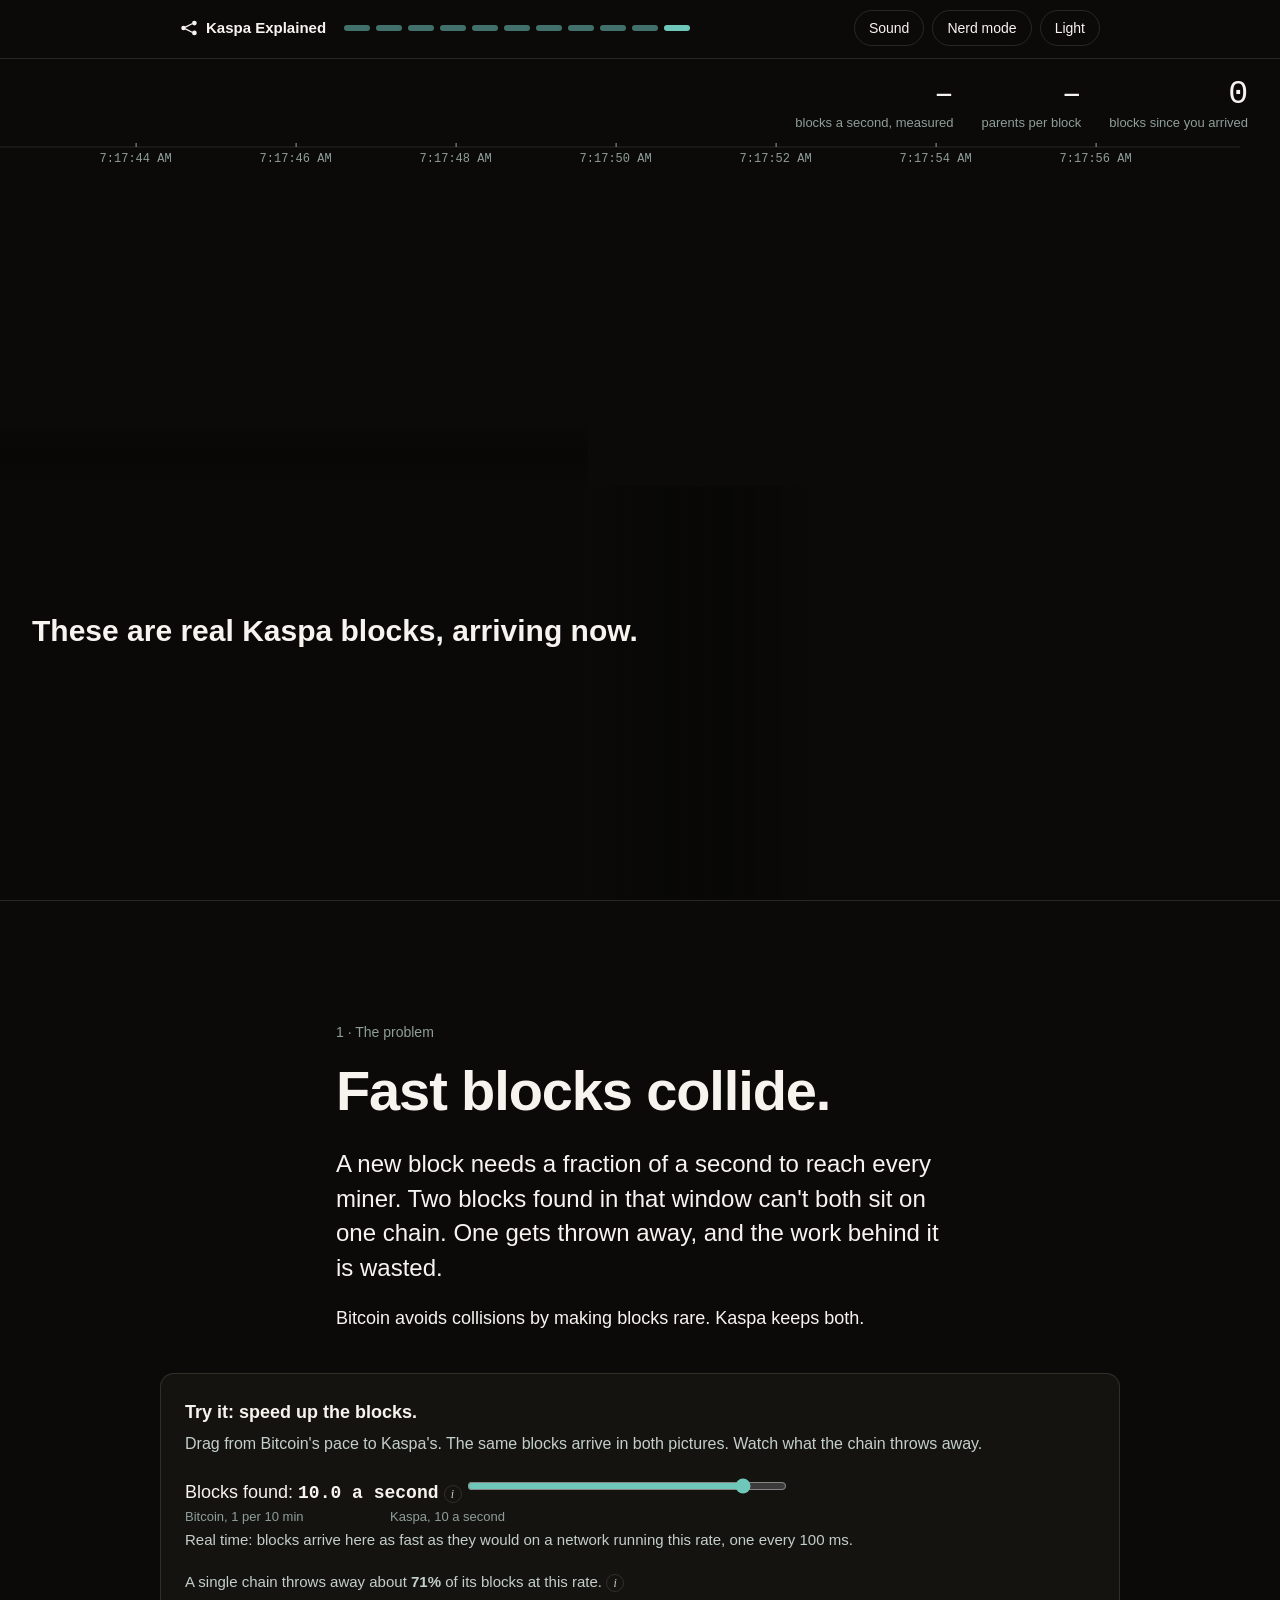
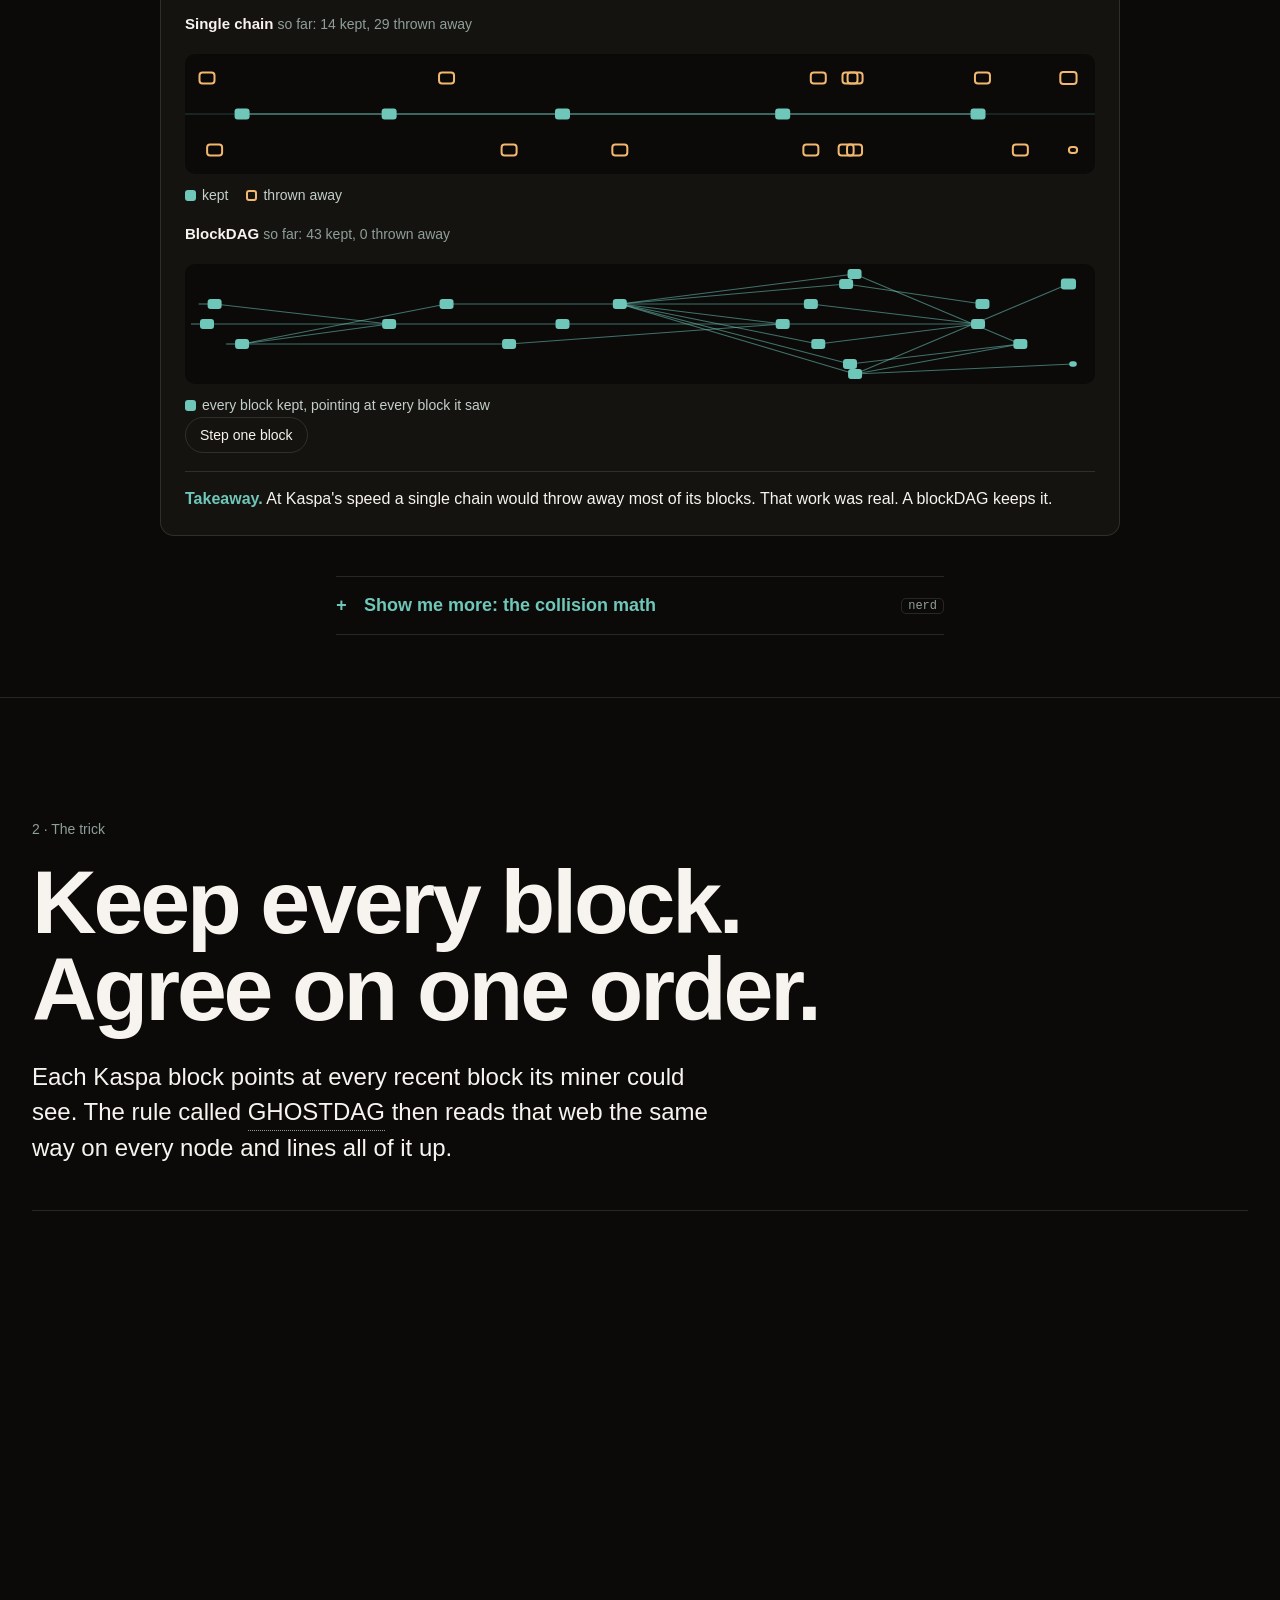
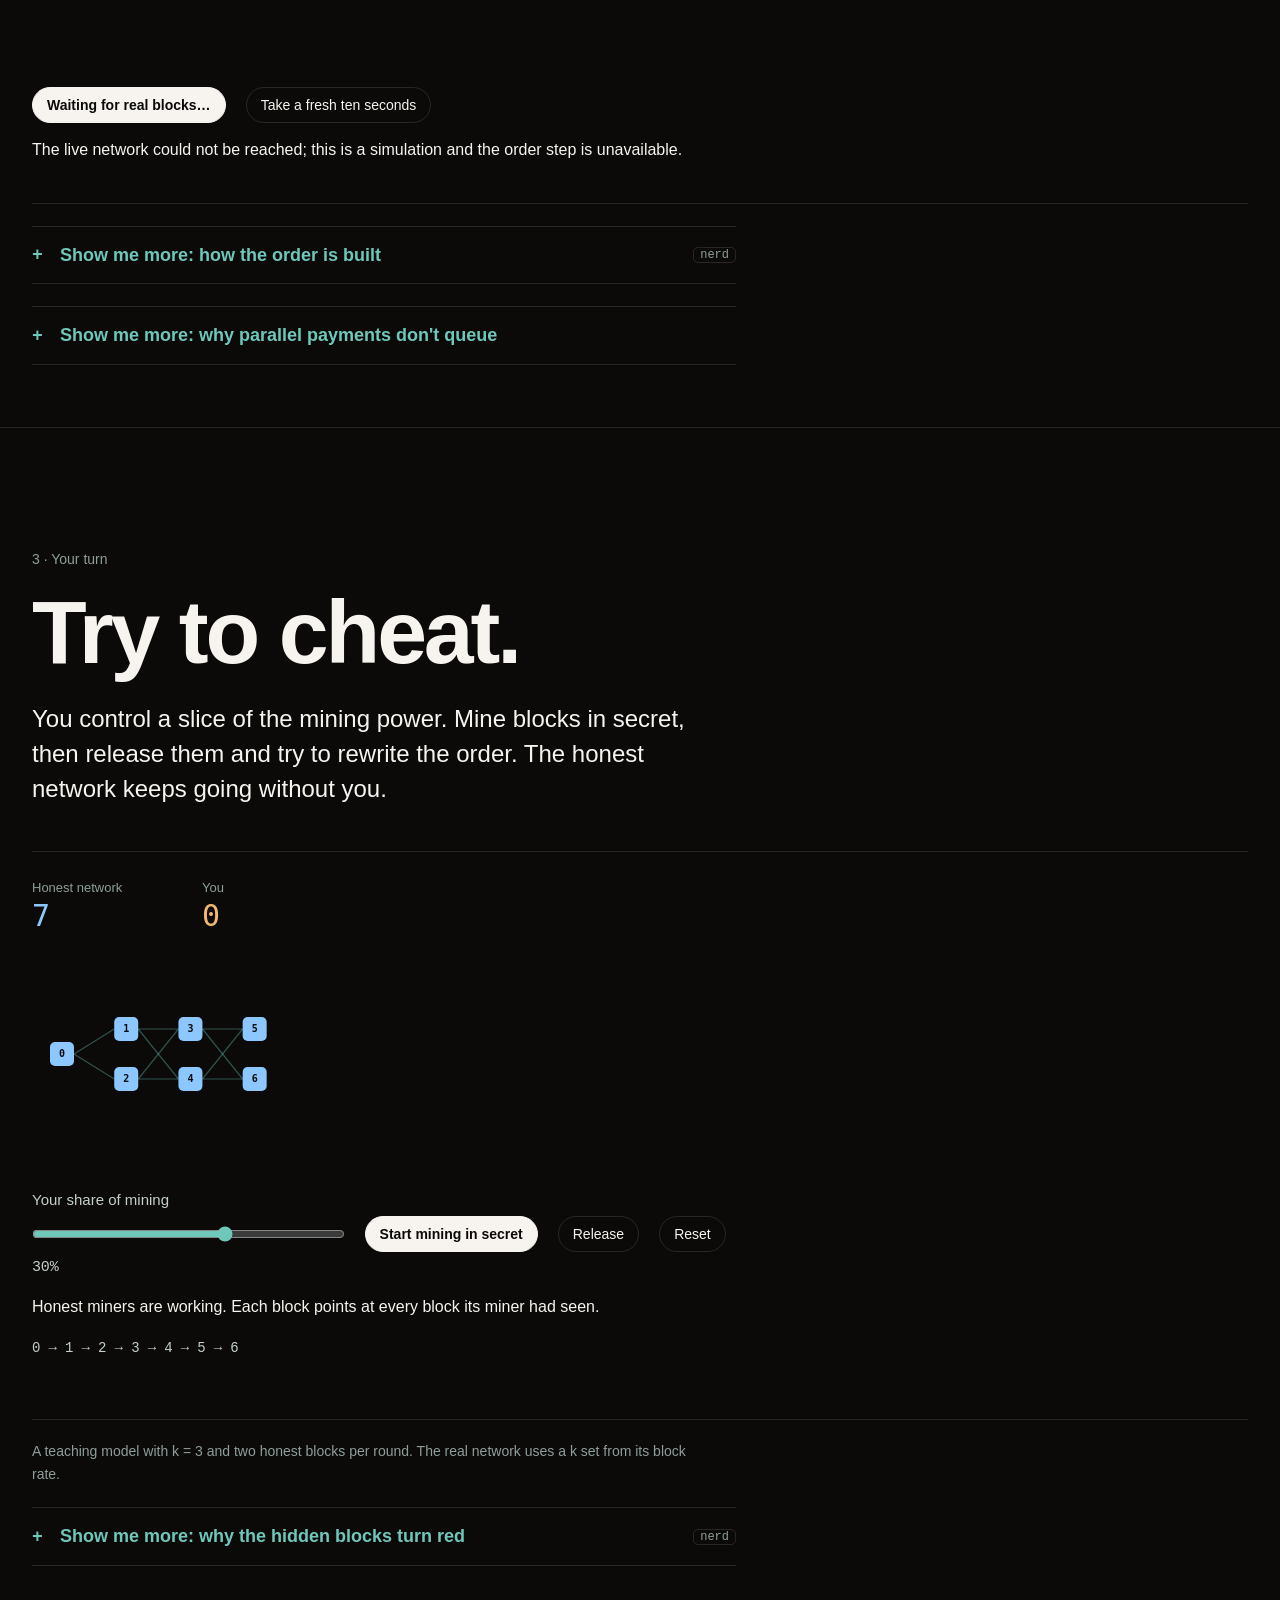
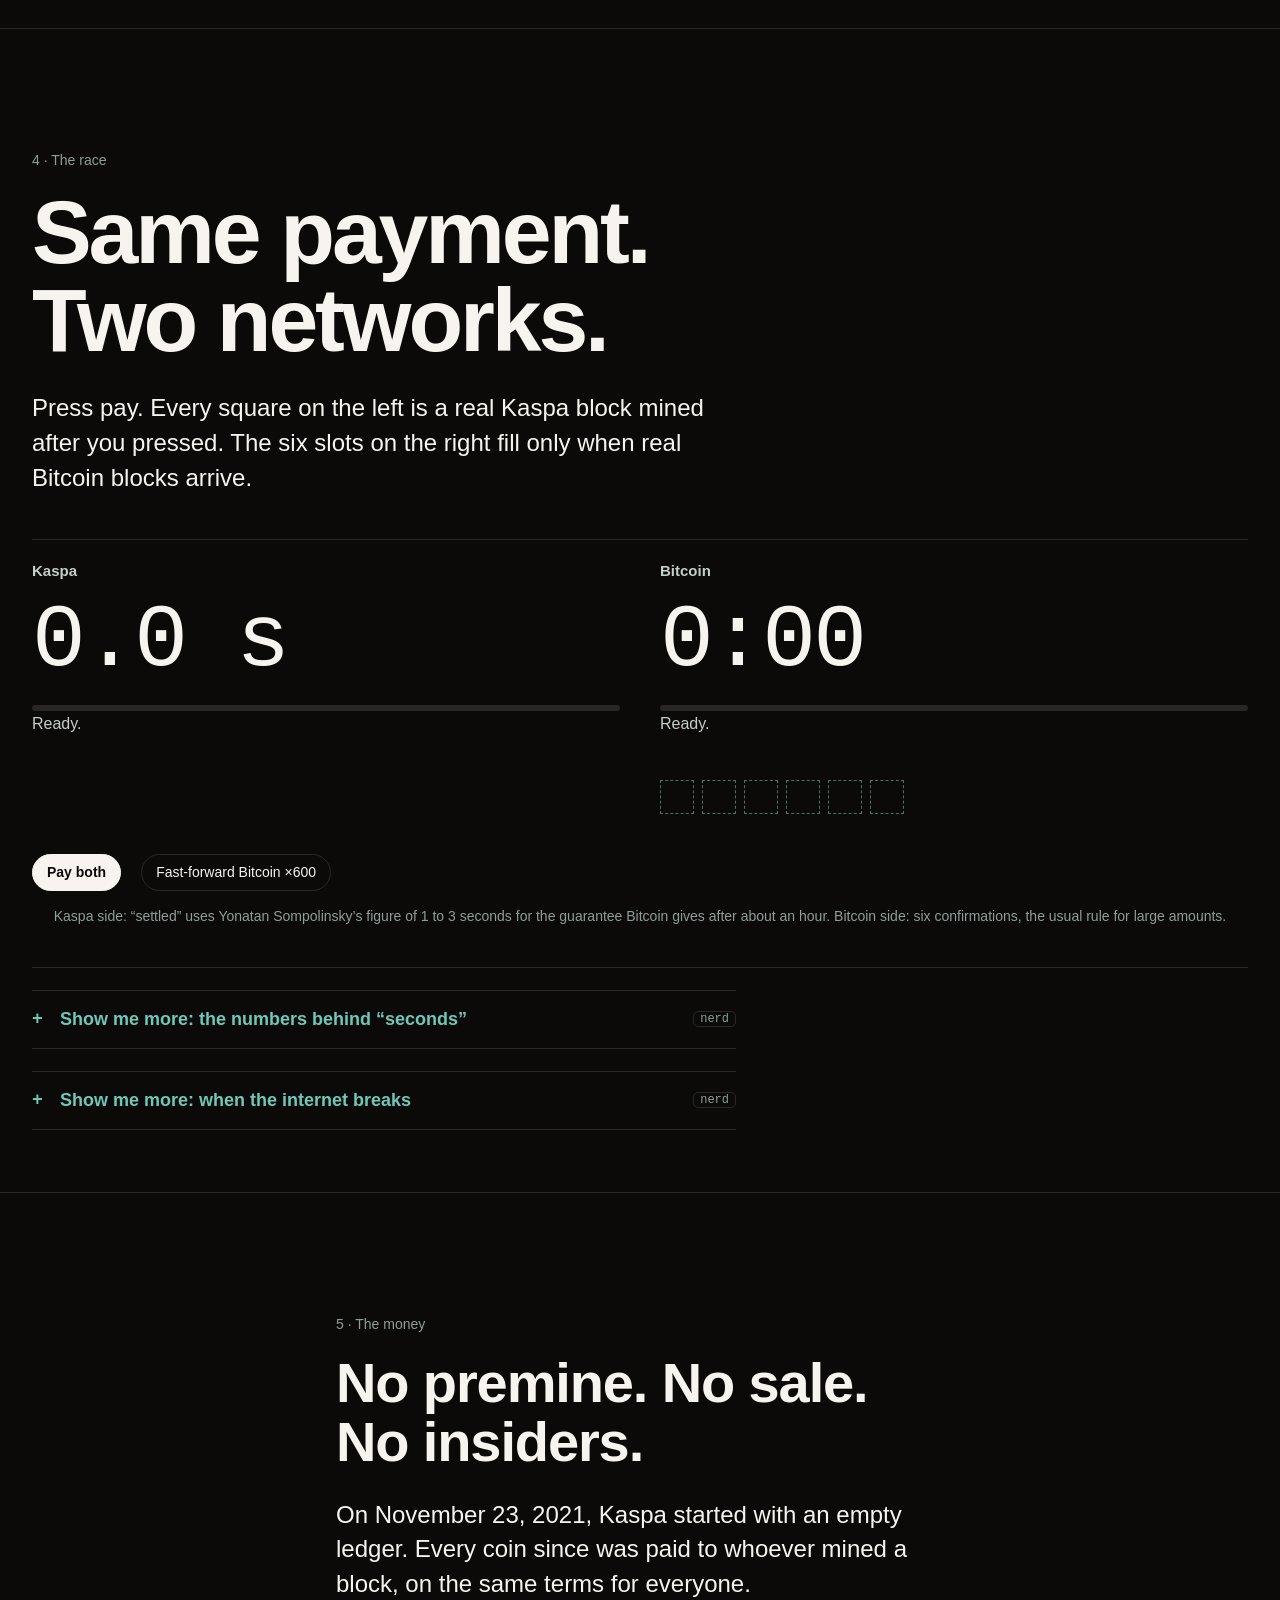
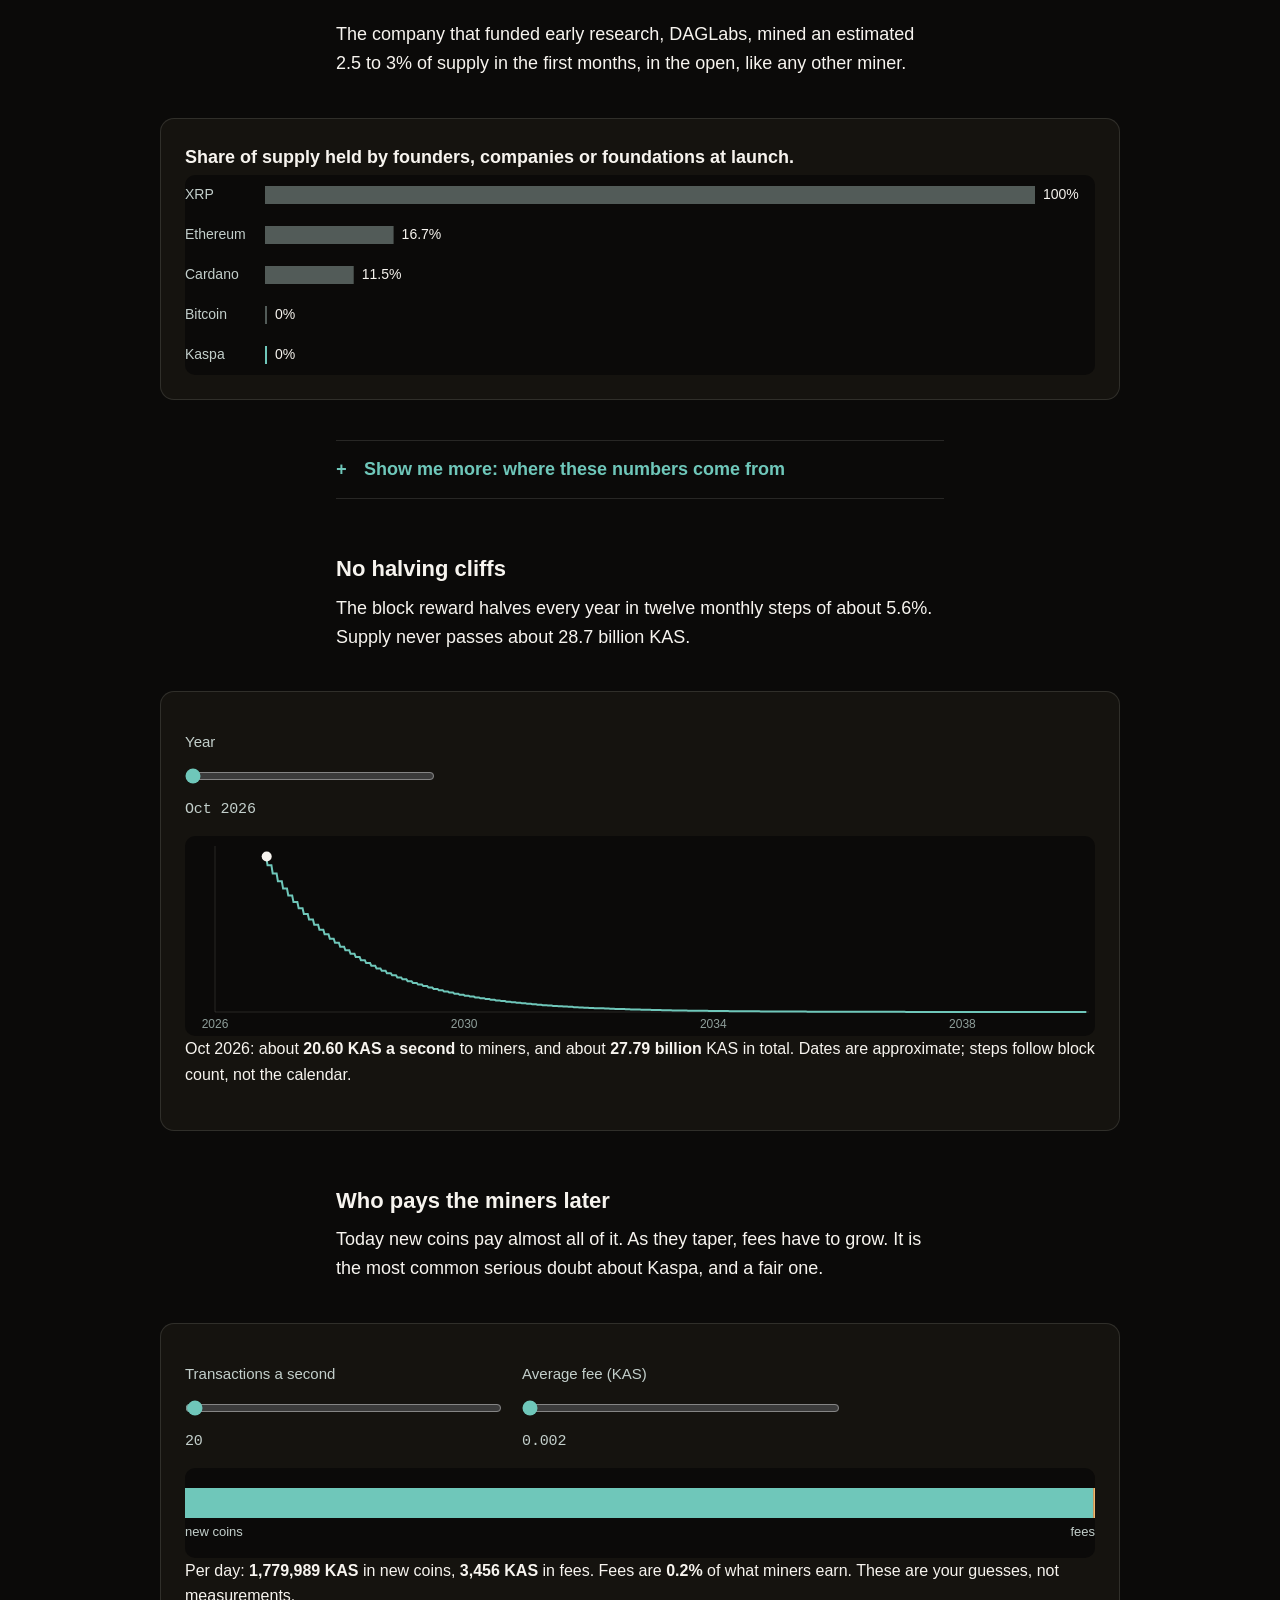
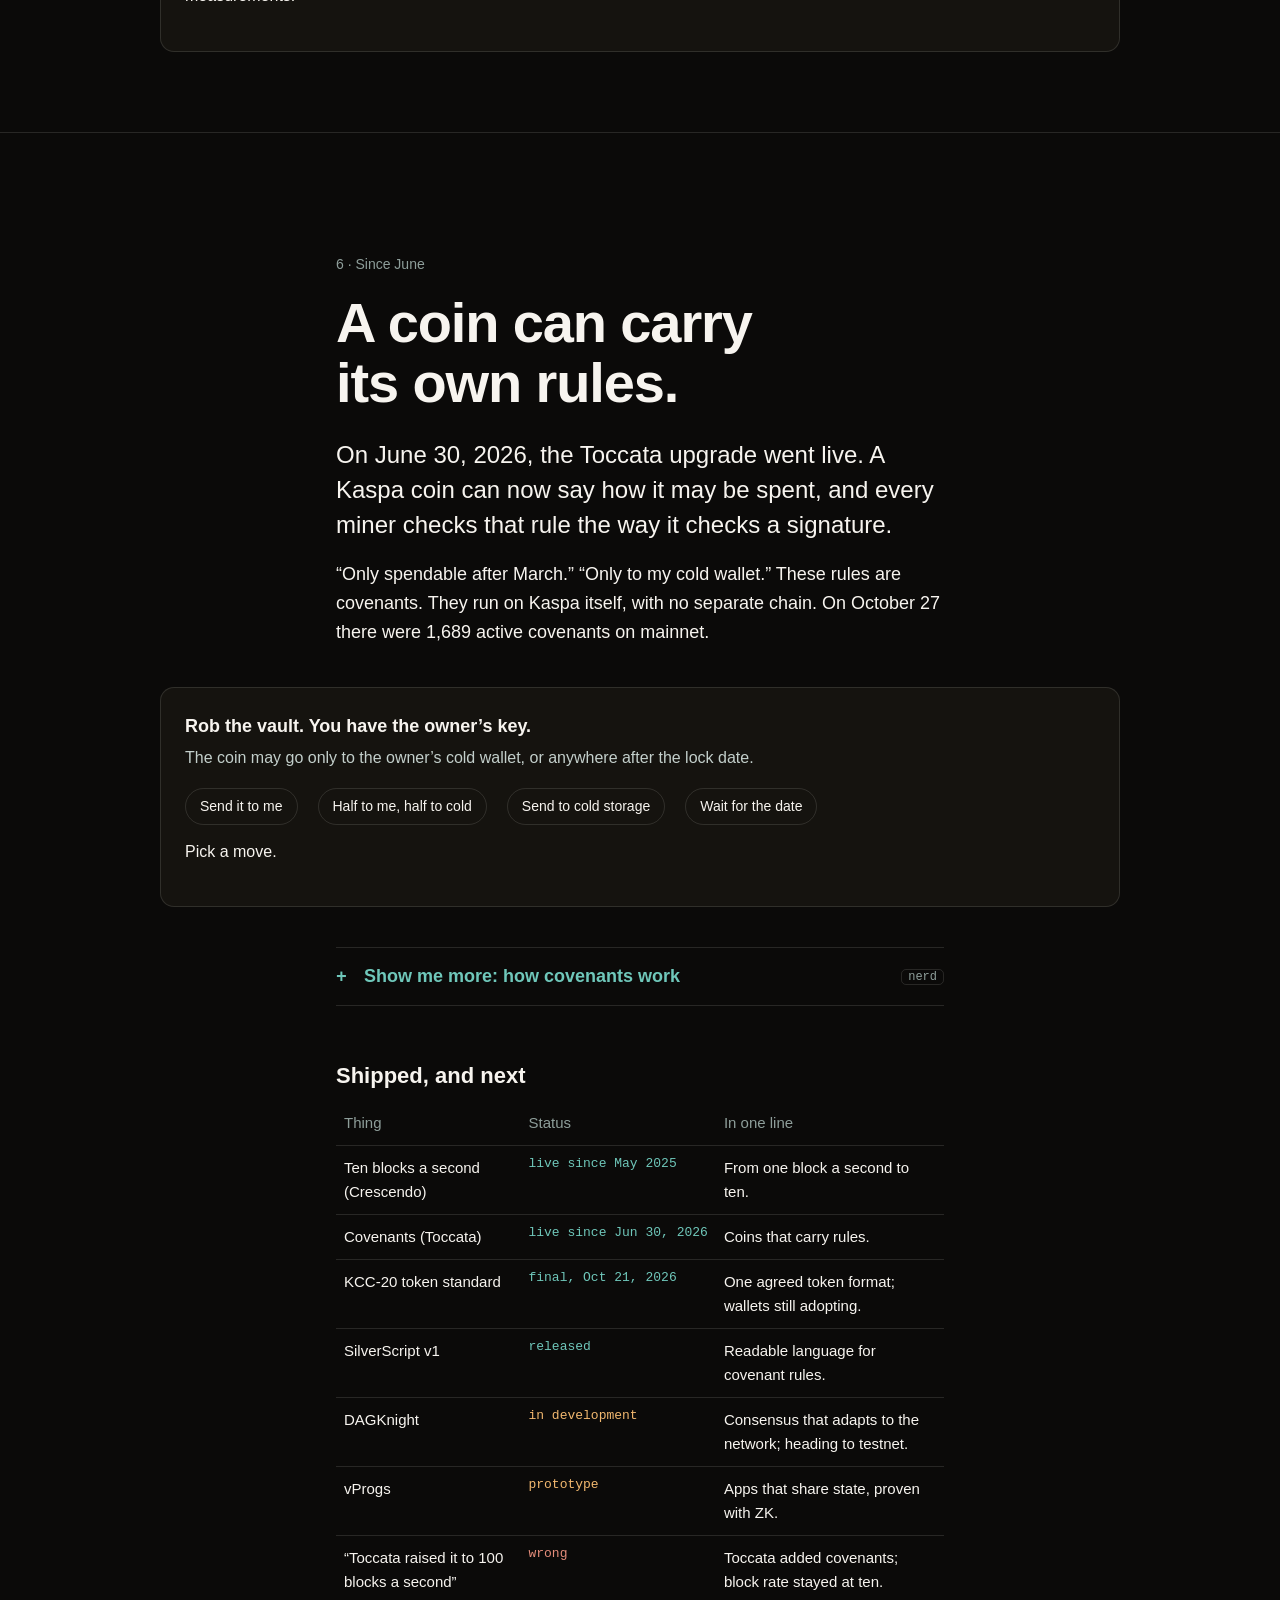
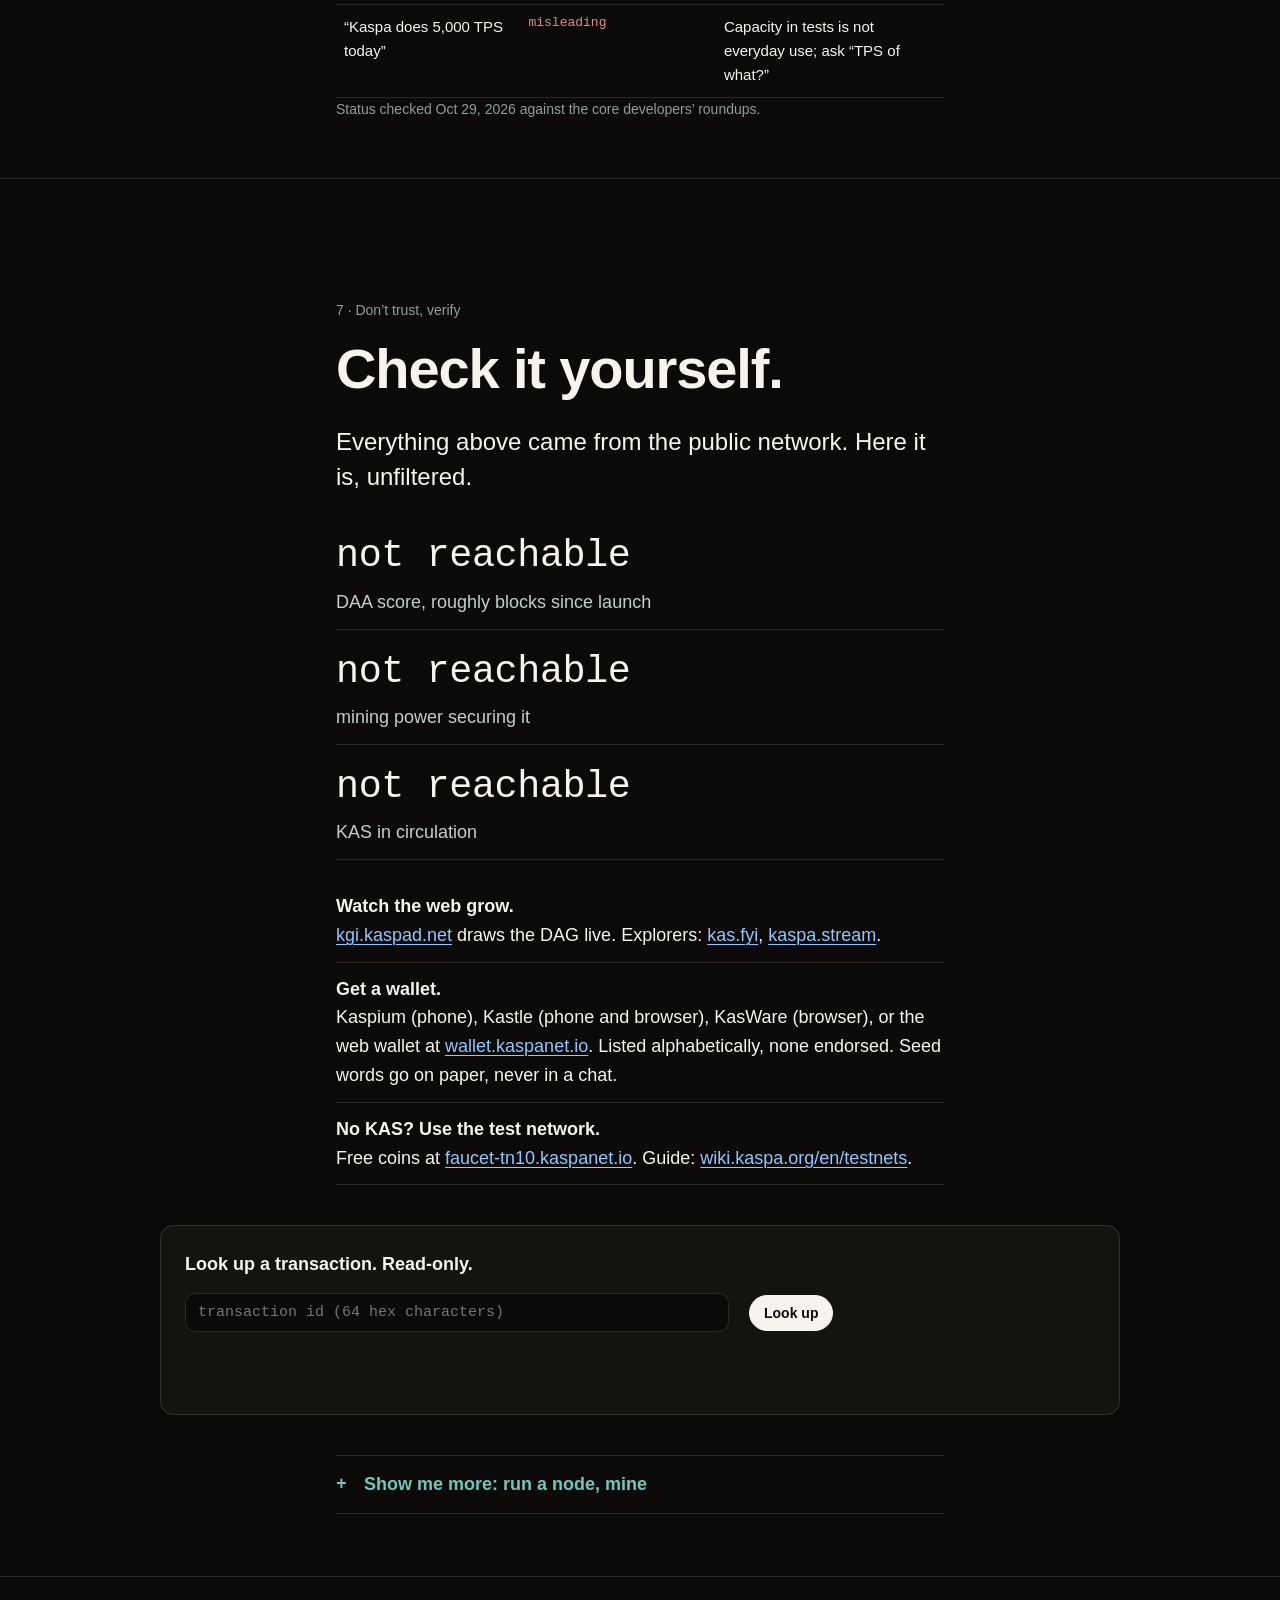
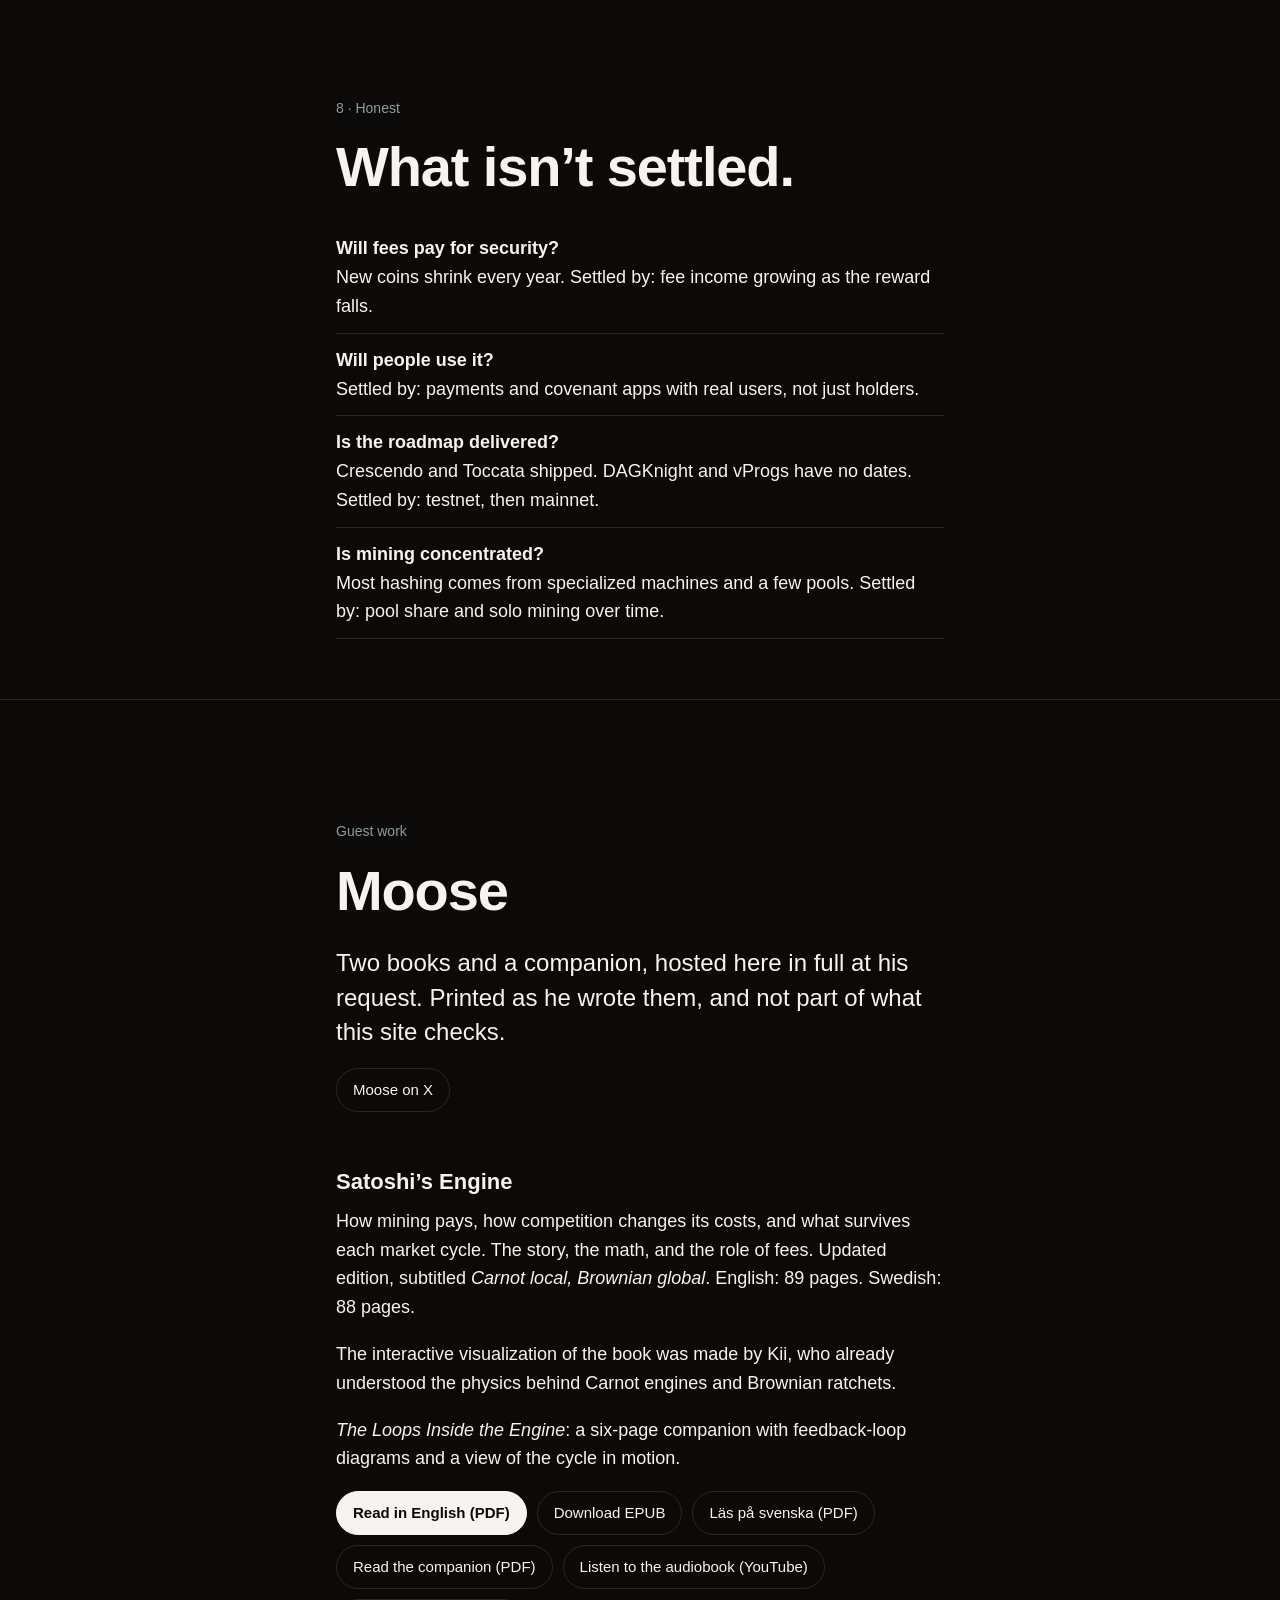
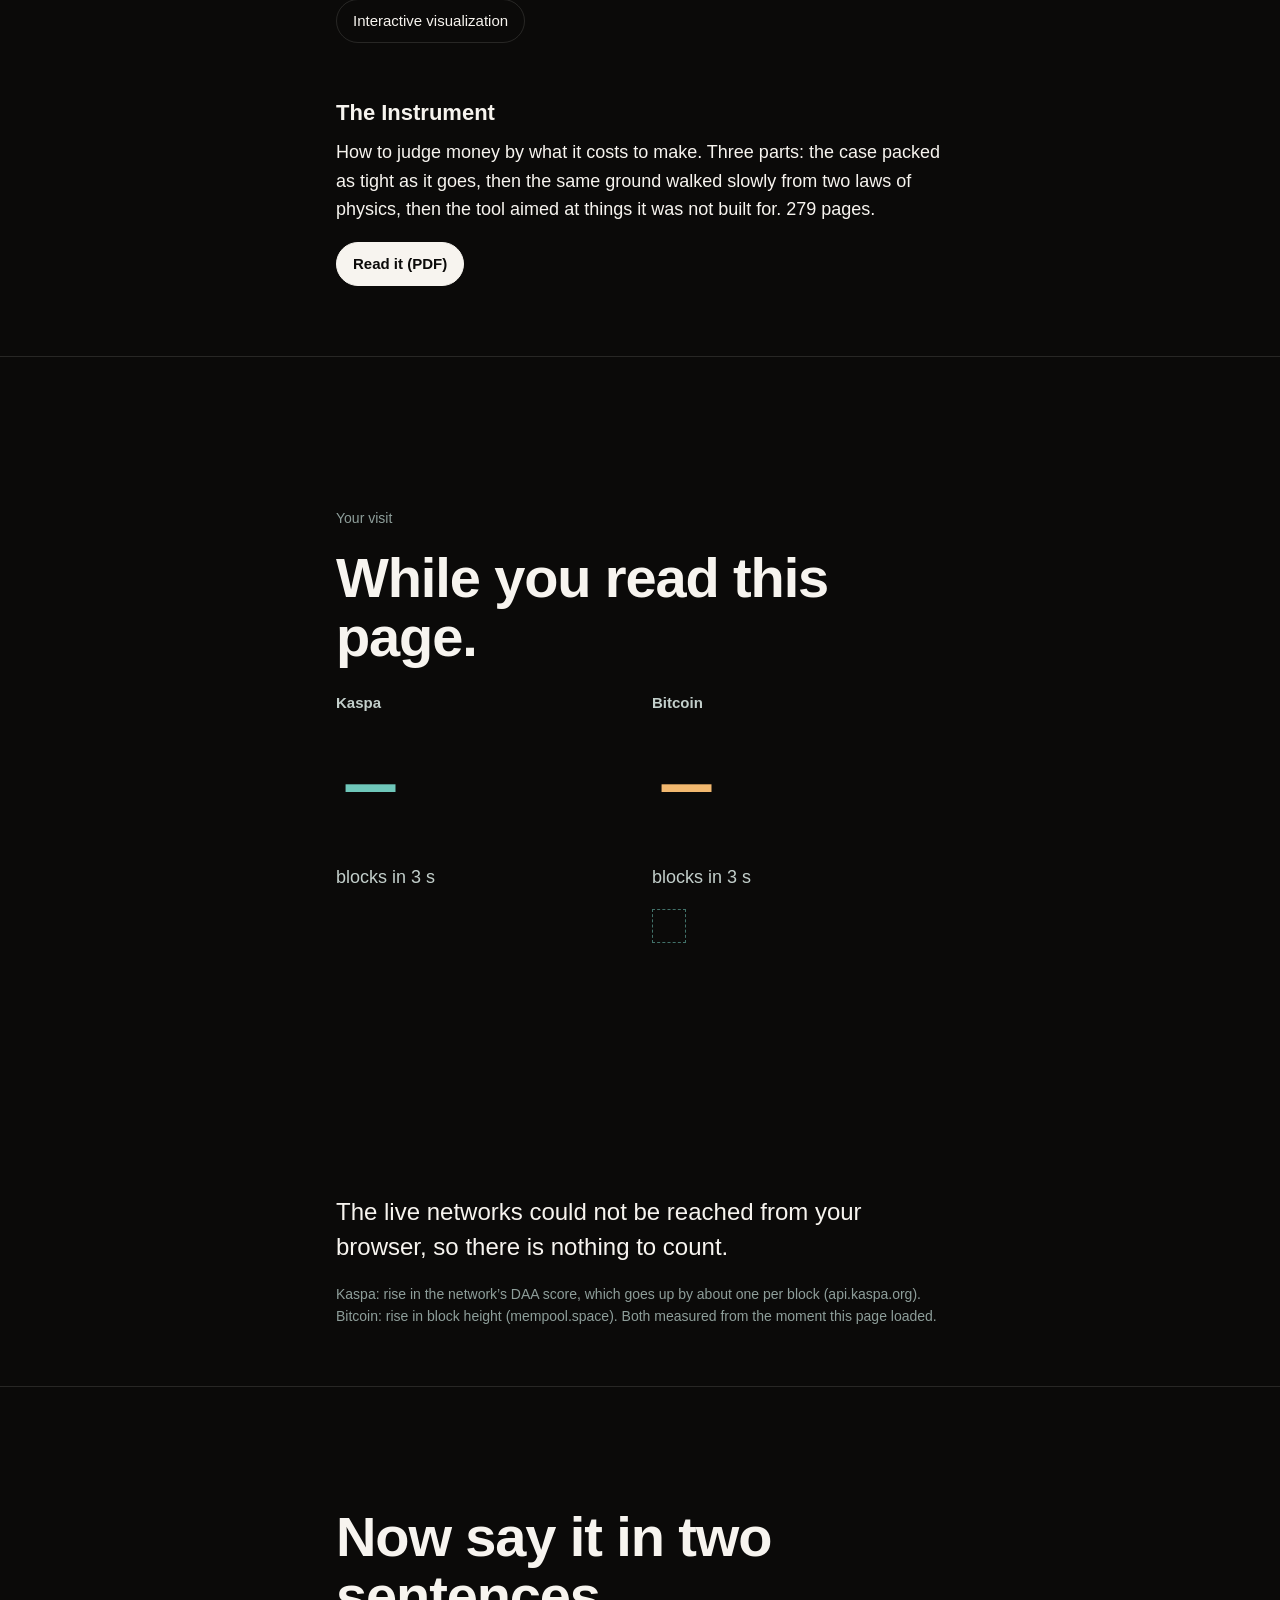
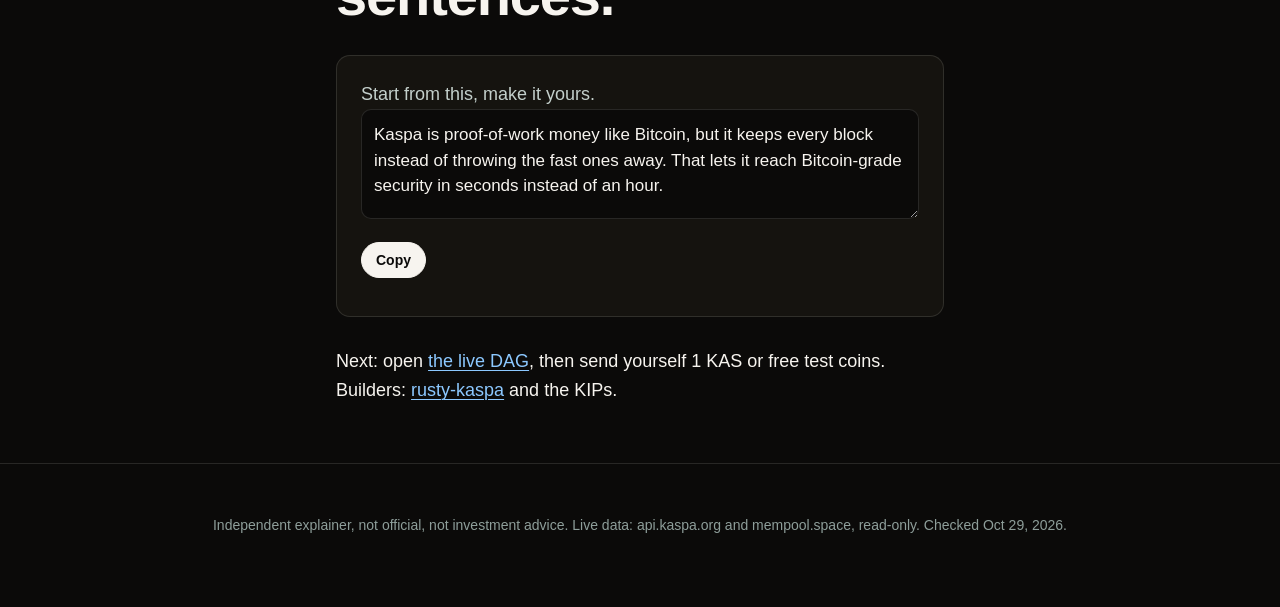
==== commit dda3aa3f: "Kaspa Explained v6: glitch fixes, American English, tests; versions A (/a/) and B (/b/)" ====
--- a/index.html
+++ b/index.html
@@ -19,7 +19,7 @@
     <nav class="dots" aria-label="Chapters" id="dots"></nav>
     <div class="switch">
       <button type="button" id="sound" aria-pressed="false" title="A soft tick for every real block">Sound</button>
-      <button type="button" id="nerd" aria-pressed="false" title="Open every expander and show the maths">Nerd mode</button>
+      <button type="button" id="nerd" aria-pressed="false" title="Open every expander and show the math">Nerd mode</button>
       <button type="button" id="theme" aria-label="Switch light or dark">Light</button>
     </div>
   </div>
@@ -69,10 +69,10 @@
       <input id="cs-delay" type="range" min="0" max="1000" step="0.001" value="349.485" aria-label="How long a block takes to reach other miners">
     </div>
     <p class="result-line"><span id="cs-resultLine"></span>
-      <span class="info-affordance"><button type="button" class="info-affordance__trigger" data-pop="Modelled with a network delay of 250 ms. A walk through 1,399 consecutive Kaspa blocks on 24 Aug 2026 put the real figure between about 204 and 666 ms. The share drifts toward the model as more blocks arrive."><i class="info-affordance__glyph" aria-hidden="true">i</i><span class="sr-only">What this number assumes</span></button></span></p>
+      <span class="info-affordance"><button type="button" class="info-affordance__trigger" data-pop="Modeled with a network delay of 250 ms. A walk through 1,399 consecutive Kaspa blocks on Aug 24, 2026 put the real figure between about 204 and 666 ms. The share drifts toward the model as more blocks arrive."><i class="info-affordance__glyph" aria-hidden="true">i</i><span class="sr-only">What this number assumes</span></button></span></p>
     <div class="panel">
       <p class="panel-title">Single chain <span class="stat" id="cs-chainStat">so far: 0 kept, 0 thrown away</span></p>
-      <canvas id="cs-chainCanvas" role="img" aria-label="Single chain of recent blocks, coloured by whether each was kept or thrown away." aria-describedby="cs-graphSummary"></canvas>
+      <canvas id="cs-chainCanvas" role="img" aria-label="Single chain of recent blocks, colored by whether each was kept or thrown away." aria-describedby="cs-graphSummary"></canvas>
       <div class="legend"><span><i class="blk" style="background:var(--green)"></i>kept</span><span><i class="blk hollow" style="border-color:var(--orange)"></i>thrown away</span></div>
     </div>
     <div class="panel dag">
@@ -82,10 +82,10 @@
     </div>
     <p class="sr-only" id="cs-graphSummary"></p>
     <button hidden id="cs-step" class="btn" type="button">Step one block</button>
-    <p class="take"><b>Takeaway.</b> At Kaspa's speed a single chain would bin most of its blocks. That work was real. A blockDAG keeps it.</p>
-  </div>
-  <details class="more nerd"><summary>Show me more: the collision maths</summary><div class="in">
-    <p>Blocks arrive at random, like raindrops: a Poisson process with rate λ. Two collide when the next one is found before the first has spread, which takes delay d. The share a chain discards grows with λ × d. At Kaspa's ten a second and a 250 ms delay, λd = 2.5 and a chain would discard about 72% of blocks. Checked against the PHANTOM/GHOSTDAG paper, <a href="https://eprint.iacr.org/2018/104">eprint.iacr.org/2018/104</a>.</p>
+    <p class="take"><b>Takeaway.</b> At Kaspa's speed a single chain would throw away most of its blocks. That work was real. A blockDAG keeps it.</p>
+  </div>
+  <details class="more nerd"><summary>Show me more: the collision math</summary><div class="in">
+    <p>Blocks arrive at random, like raindrops: a Poisson process with rate λ. Two collide when the next one is found before the first has spread, which takes delay d. The share a chain discards grows with λ × d. At Kaspa's ten a second and a 250 ms delay, λd = 2.5 and a chain would discard about 71% of blocks. Checked against the PHANTOM/GHOSTDAG paper, <a href="https://eprint.iacr.org/2018/104">eprint.iacr.org/2018/104</a>.</p>
     <p>Open nerd mode to see the network-delay slider in the toy above.</p>
   </div></details>
 </section>
@@ -133,7 +133,7 @@
   </div>
   <p class="note">A teaching model with k = 3 and two honest blocks per round. The real network uses a k set from its block rate.</p>
   <details class="more nerd"><summary>Show me more: why the hidden blocks turn red</summary><div class="in">
-    <p>While you hid, the honest network kept making blocks your branch never saw. That gap is your blocks' anticone. A block stays blue only if at most k blue blocks sit in its anticone. Honest blocks, published at once, have small anticones. Yours has a huge one, so it is coloured red and ordered after the honest ones. Red blocks still count; they just can't jump the queue.</p>
+    <p>While you hid, the honest network kept making blocks your branch never saw. That gap is your blocks' anticone. A block stays blue only if at most k blue blocks sit in its anticone. Honest blocks, published at once, have small anticones. Yours has a huge one, so it is colored red and ordered after the honest ones. Red blocks still count; they just can't jump the queue.</p>
   </div></details>
 </section>
 
@@ -160,7 +160,7 @@
     <p class="note" id="dNote">Kaspa side: “settled” uses Yonatan Sompolinsky’s figure of 1 to 3 seconds for the guarantee Bitcoin gives after about an hour. Bitcoin side: six confirmations, the usual rule for large amounts.</p>
   </div>
   <details class="more nerd"><summary>Show me more: the numbers behind “seconds”</summary><div class="in">
-    <p>For Kaspa, Sompolinsky gives figures on X (26 Feb 2026): at 10 blocks a second, a 37% attacker can fake the majority signal within a second with probability 12%; at 100 blocks a second that drops to 0.3%. He also writes that Bitcoin reaches censorship resistance in about an hour and Kaspa reaches the same level in 1 to 3 seconds. <a href="https://x.com/hashdag/status/2026991442506256843">Post</a>, <a href="https://x.com/hashdag/status/2023541070001246546">post</a>. That is why core wants more blocks per second, not for throughput. “Scalability is boring,” in his words.</p>
+    <p>For Kaspa, Sompolinsky gives figures on X (Feb 26, 2026): at 10 blocks a second, a 37% attacker can fake the majority signal within a second with probability 12%; at 100 blocks a second that drops to 0.3%. He also writes that Bitcoin reaches censorship resistance in about an hour and Kaspa reaches the same level in 1 to 3 seconds. <a href="https://x.com/hashdag/status/2026991442506256843">Post</a>, <a href="https://x.com/hashdag/status/2023541070001246546">post</a>. That is why core wants more blocks per second, not for throughput. “Scalability is boring,” in his words.</p>
     <div class="toy" id="race">
       <p class="try">Satoshi’s formula, for Bitcoin.</p>
       <div class="controls"><label>Attacker’s share <input type="range" id="qIn" min="5" max="45" value="10"> <span class="num" id="qVal">10%</span></label></div>
@@ -177,7 +177,7 @@
 <section class="chapter" id="c5" data-title="Fair launch" aria-labelledby="h5c">
   <p class="meta">5 · The money</p>
   <h2 id="h5c">No premine. No sale.<br>No insiders.</h2>
-  <p class="big">On 23 November 2021 Kaspa started with an empty ledger. Every coin since was paid to whoever mined a block, on the same terms for everyone.</p>
+  <p class="big">On November 23, 2021, Kaspa started with an empty ledger. Every coin since was paid to whoever mined a block, on the same terms for everyone.</p>
   <p>The company that funded early research, DAGLabs, mined an estimated 2.5 to 3% of supply in the first months, in the open, like any other miner.</p>
   <div class="toy" id="fair">
     <p class="try">Share of supply held by founders, companies or foundations at launch.</p>
@@ -189,7 +189,7 @@
   <h3>No halving cliffs</h3>
   <p>The block reward halves every year in twelve monthly steps of about 5.6%. Supply never passes about 28.7 billion KAS.</p>
   <div class="toy" id="emit">
-    <div class="controls"><label>Year <input type="range" id="yIn" min="2026" max="2040" step="0.0833" value="2026.83"> <span class="num" id="yVal"></span></label></div>
+    <div class="controls"><label>Year <input type="range" id="yIn" min="2026.83" max="2040" step="0.0833" value="2026.83"> <span class="num" id="yVal"></span></label></div>
     <canvas id="emitCanvas" height="200" role="img" aria-label="Kaspa’s new coins per second over time, falling smoothly."></canvas>
     <p class="out" id="emitOut"></p>
     <p class="note" id="emitLive"></p>
@@ -209,8 +209,8 @@
 <section class="chapter" id="c6" data-title="Coins with rules" aria-labelledby="h6c">
   <p class="meta">6 · Since June</p>
   <h2 id="h6c">A coin can carry<br>its own rules.</h2>
-  <p class="big">On 30 June 2026 the Toccata upgrade went live. A Kaspa coin can now say how it may be spent, and every miner checks that rule the way it checks a signature.</p>
-  <p>“Only spendable after March.” “Only to my cold wallet.” These rules are covenants. They run on Kaspa itself, with no separate chain. On 27 October there were 1,689 active covenants on mainnet.</p>
+  <p class="big">On June 30, 2026, the Toccata upgrade went live. A Kaspa coin can now say how it may be spent, and every miner checks that rule the way it checks a signature.</p>
+  <p>“Only spendable after March.” “Only to my cold wallet.” These rules are covenants. They run on Kaspa itself, with no separate chain. On October 27 there were 1,689 active covenants on mainnet.</p>
   <div class="toy" id="vault">
     <p class="try">Rob the vault. You have the owner’s key.</p>
     <p>The coin may go only to the owner’s cold wallet, or anywhere after the lock date.</p>
@@ -227,19 +227,19 @@
     <p>SilverScript, released as v1 in September, lets developers write these rules in readable code. What covenants can’t do yet: many users changing one shared app state at once. That is the goal of vProgs, still a prototype.</p>
   </div></details>
   <h3>Shipped, and next</h3>
-  <div class="scroll"><table>
+  <div class="scroll" tabindex="0" role="region" aria-label="Shipped and next, scrolls sideways"><table>
     <thead><tr><th>Thing</th><th>Status</th><th>In one line</th></tr></thead>
     <tbody>
       <tr><td>Ten blocks a second (Crescendo)</td><td class="tag live">live since May 2025</td><td>From one block a second to ten.</td></tr>
-      <tr><td>Covenants (Toccata)</td><td class="tag live">live since 30 Jun 2026</td><td>Coins that carry rules.</td></tr>
-      <tr><td>KCC-20 token standard</td><td class="tag live">final, 21 Oct 2026</td><td>One agreed token format; wallets still adopting.</td></tr>
+      <tr><td>Covenants (Toccata)</td><td class="tag live">live since Jun 30, 2026</td><td>Coins that carry rules.</td></tr>
+      <tr><td>KCC-20 token standard</td><td class="tag live">final, Oct 21, 2026</td><td>One agreed token format; wallets still adopting.</td></tr>
       <tr><td>SilverScript v1</td><td class="tag live">released</td><td>Readable language for covenant rules.</td></tr>
       <tr><td>DAGKnight</td><td class="tag road">in development</td><td>Consensus that adapts to the network; heading to testnet.</td></tr>
       <tr><td>vProgs</td><td class="tag road">prototype</td><td>Apps that share state, proven with ZK.</td></tr>
       <tr><td>“Toccata raised it to 100 blocks a second”</td><td class="tag wrong">wrong</td><td>Toccata added covenants; block rate stayed at ten.</td></tr>
       <tr><td>“Kaspa does 5,000 TPS today”</td><td class="tag wrong">misleading</td><td>Capacity in tests is not everyday use; ask “TPS of what?”</td></tr>
     </tbody></table></div>
-  <p class="note">Status checked 29 Oct 2026 against the core developers’ roundups.</p>
+  <p class="note">Status checked Oct 29, 2026 against the core developers’ roundups.</p>
 </section>
 
 <section class="chapter" id="c7" data-title="Check it" aria-labelledby="h7c">
@@ -273,7 +273,7 @@
     <li><b>Will fees pay for security?</b> New coins shrink every year. Settled by: fee income growing as the reward falls.</li>
     <li><b>Will people use it?</b> Settled by: payments and covenant apps with real users, not just holders.</li>
     <li><b>Is the roadmap delivered?</b> Crescendo and Toccata shipped. DAGKnight and vProgs have no dates. Settled by: testnet, then mainnet.</li>
-    <li><b>Is mining concentrated?</b> Most hashing comes from specialised machines and a few pools. Settled by: pool share and solo mining over time.</li>
+    <li><b>Is mining concentrated?</b> Most hashing comes from specialized machines and a few pools. Settled by: pool share and solo mining over time.</li>
   </ol>
 </section>
 
@@ -320,7 +320,7 @@
   <p>Next: open <a href="https://kgi.kaspad.net">the live DAG</a>, then send yourself 1 KAS or free test coins. Builders: <a href="https://github.com/kaspanet/rusty-kaspa">rusty-kaspa</a> and the KIPs.</p>
 </section>
 </main>
-<footer>Independent explainer, not official, not investment advice. Live data: api.kaspa.org and mempool.space, read-only. Checked 29 Oct 2026.</footer>
+<footer>Independent explainer, not official, not investment advice. Live data: api.kaspa.org and mempool.space, read-only. Checked Oct 29, 2026.</footer>
 <script src="js/collision-sim.js" defer></script>
 <script src="js/live.js" defer></script>
 <script src="js/site.js" defer></script>
--- a/css/site.css
+++ b/css/site.css
@@ -12,7 +12,7 @@
 }
 :root[data-theme="light"]{
   --bg:#fbfaf6; --bg-2:#f3f0ea; --bg-3:#ebe7df;
-  --text:#191714; --muted:#4a524f; --faint:#6d7673;
+  --text:#191714; --muted:#4a524f; --faint:#5a6360;
   --green:#197a6b; --cyan:#2a6fb5; --orange:#a5630f; --red:#a8442f;
   --line:rgba(25,23,20,.13); --line-bright:rgba(25,122,107,.5);
 }
@@ -32,7 +32,9 @@
 .brand{font-weight:600;color:var(--text);text-decoration:none;font-size:15px;display:flex;gap:8px;align-items:center}
 .brand svg{width:18px;height:18px}
 .dots{display:flex;flex-wrap:wrap;gap:6px;flex:1;min-width:0}
-.dots a{display:block;width:26px;height:6px;border-radius:3px;background:var(--line);text-decoration:none}
+.dots a{position:relative;display:block;width:26px;height:6px;border-radius:3px;background:var(--line);text-decoration:none}
+/* hit area: 24px tall target over the 6px bar (pseudo-element hit area, x.com/jakubkrehel/status/2115842050210083189) */
+.dots a::before{content:"";position:absolute;inset:-9px -3px}
 .dots a.seen{background:color-mix(in srgb,var(--green) 55%,transparent)}
 .dots a.here{background:var(--green)}
 .switch{display:flex;gap:8px;align-items:center;font-size:14px;color:var(--muted)}
@@ -83,7 +85,7 @@
 .toy canvas{display:block;width:100%;border-radius:10px;background:var(--bg)}
 .controls{display:flex;flex-wrap:wrap;gap:12px 20px;align-items:center;margin:14px 0}
 .controls label{font-size:15px;color:var(--muted);display:flex;gap:10px;align-items:center;flex-wrap:wrap}
-input[type=range]{accent-color:var(--green);width:min(320px,100%)}
+input[type=range]{accent-color:var(--green);width:min(320px,100%);height:24px;margin:0}
 input[type=text]{font:15px var(--mono);background:var(--bg);color:var(--text);border:1px solid var(--line);border-radius:10px;padding:10px 12px;width:min(100%,34rem)}
 .out{font-size:16px;min-height:1.6em}
 .lanes{display:grid;gap:14px}
@@ -109,6 +111,8 @@
 
 /* Info "i" and glossary terms */
 .info-affordance{position:relative;display:inline-block}
+.info-affordance__trigger{position:relative}
+.info-affordance__trigger::after{content:"";position:absolute;inset:-13px}
 .info-affordance__trigger,.term{font:inherit;cursor:help;background:none;border:0;padding:0;color:inherit}
 .info-affordance__glyph{display:inline-grid;place-items:center;width:18px;height:18px;border-radius:50%;border:1px solid var(--line);font:italic 12px/1 Georgia,serif;color:var(--muted)}
 .term{border-bottom:1px dotted var(--faint)}
@@ -135,6 +139,8 @@
 .tag{font:13px var(--mono);white-space:nowrap}
 .tag.live{color:var(--green)} .tag.road{color:var(--orange)} .tag.test{color:var(--cyan)} .tag.wrong{color:var(--red)}
 .scroll{overflow-x:auto}
+.scroll table{min-width:560px}
+.scroll:focus-visible{outline:2px solid var(--green);outline-offset:4px}
 
 /* Moose shelf */
 .moose .actions{display:flex;flex-wrap:wrap;gap:10px;margin:16px auto 30px}
